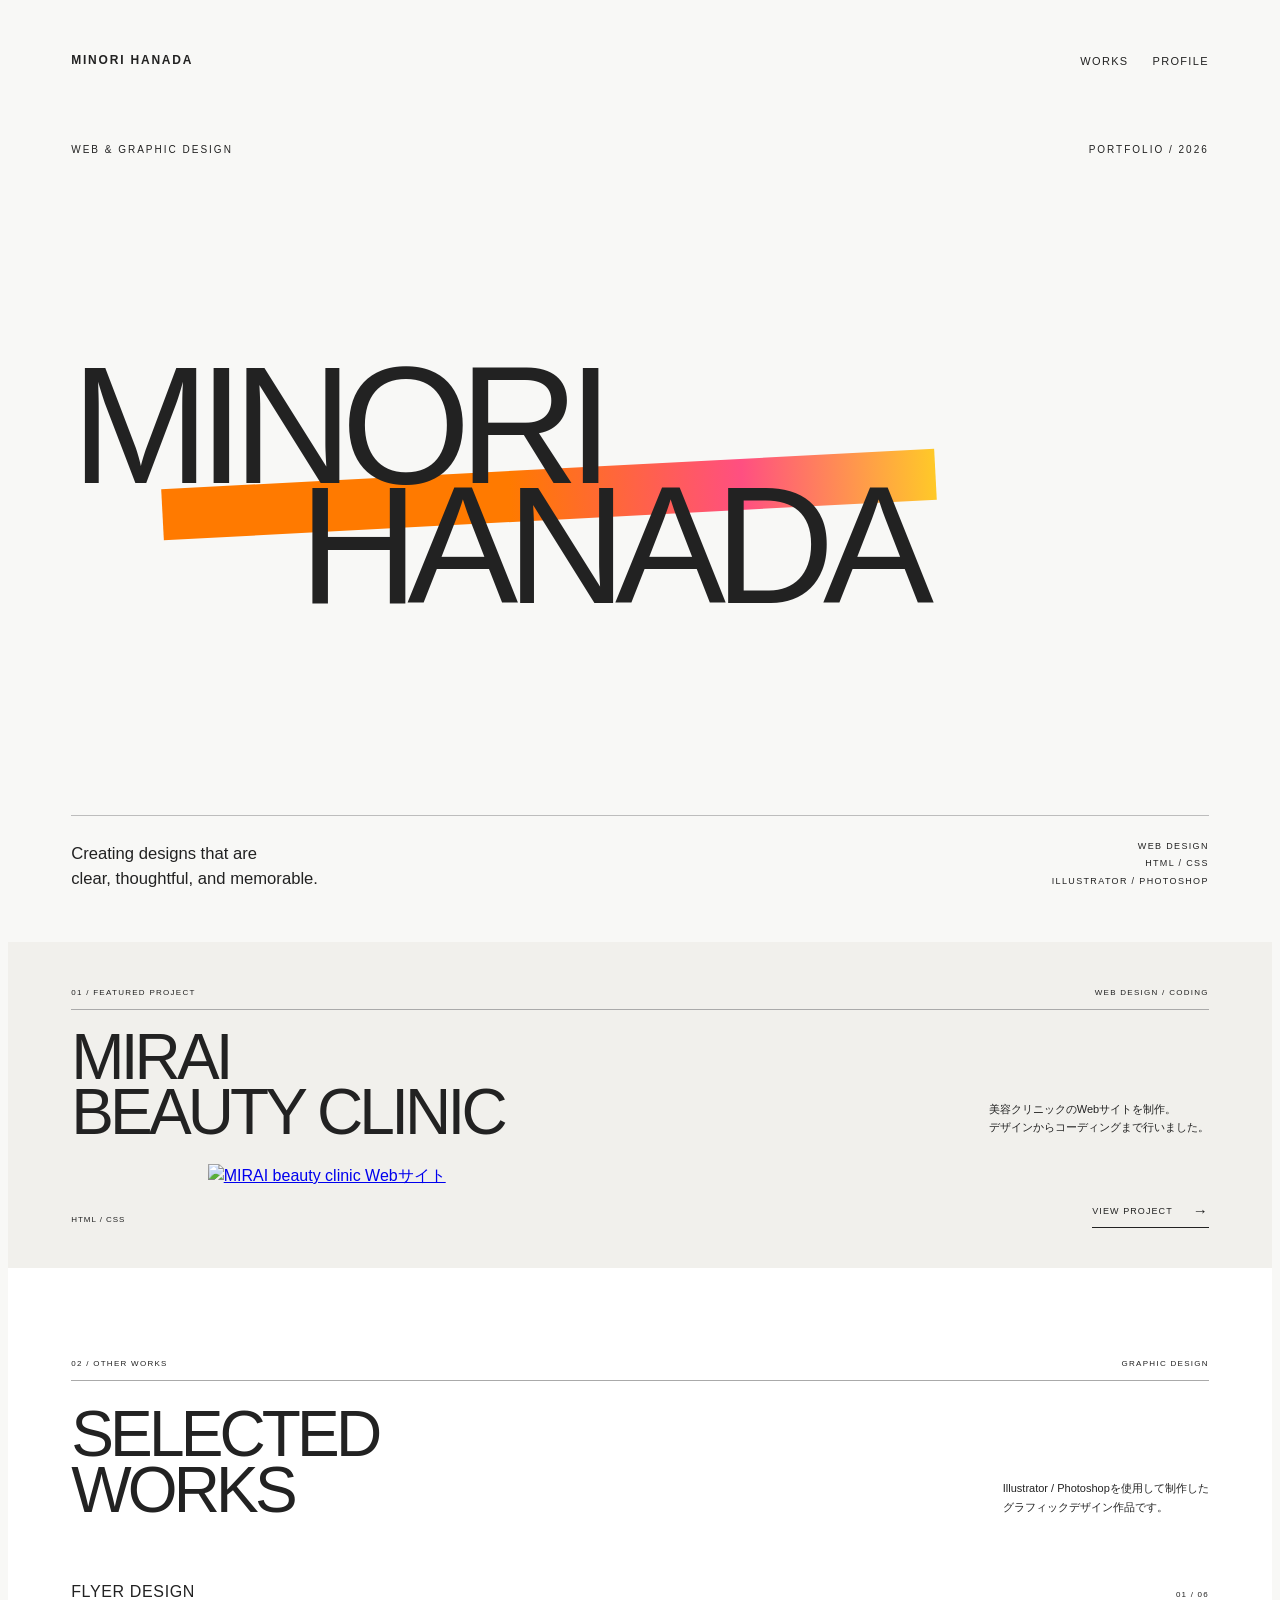
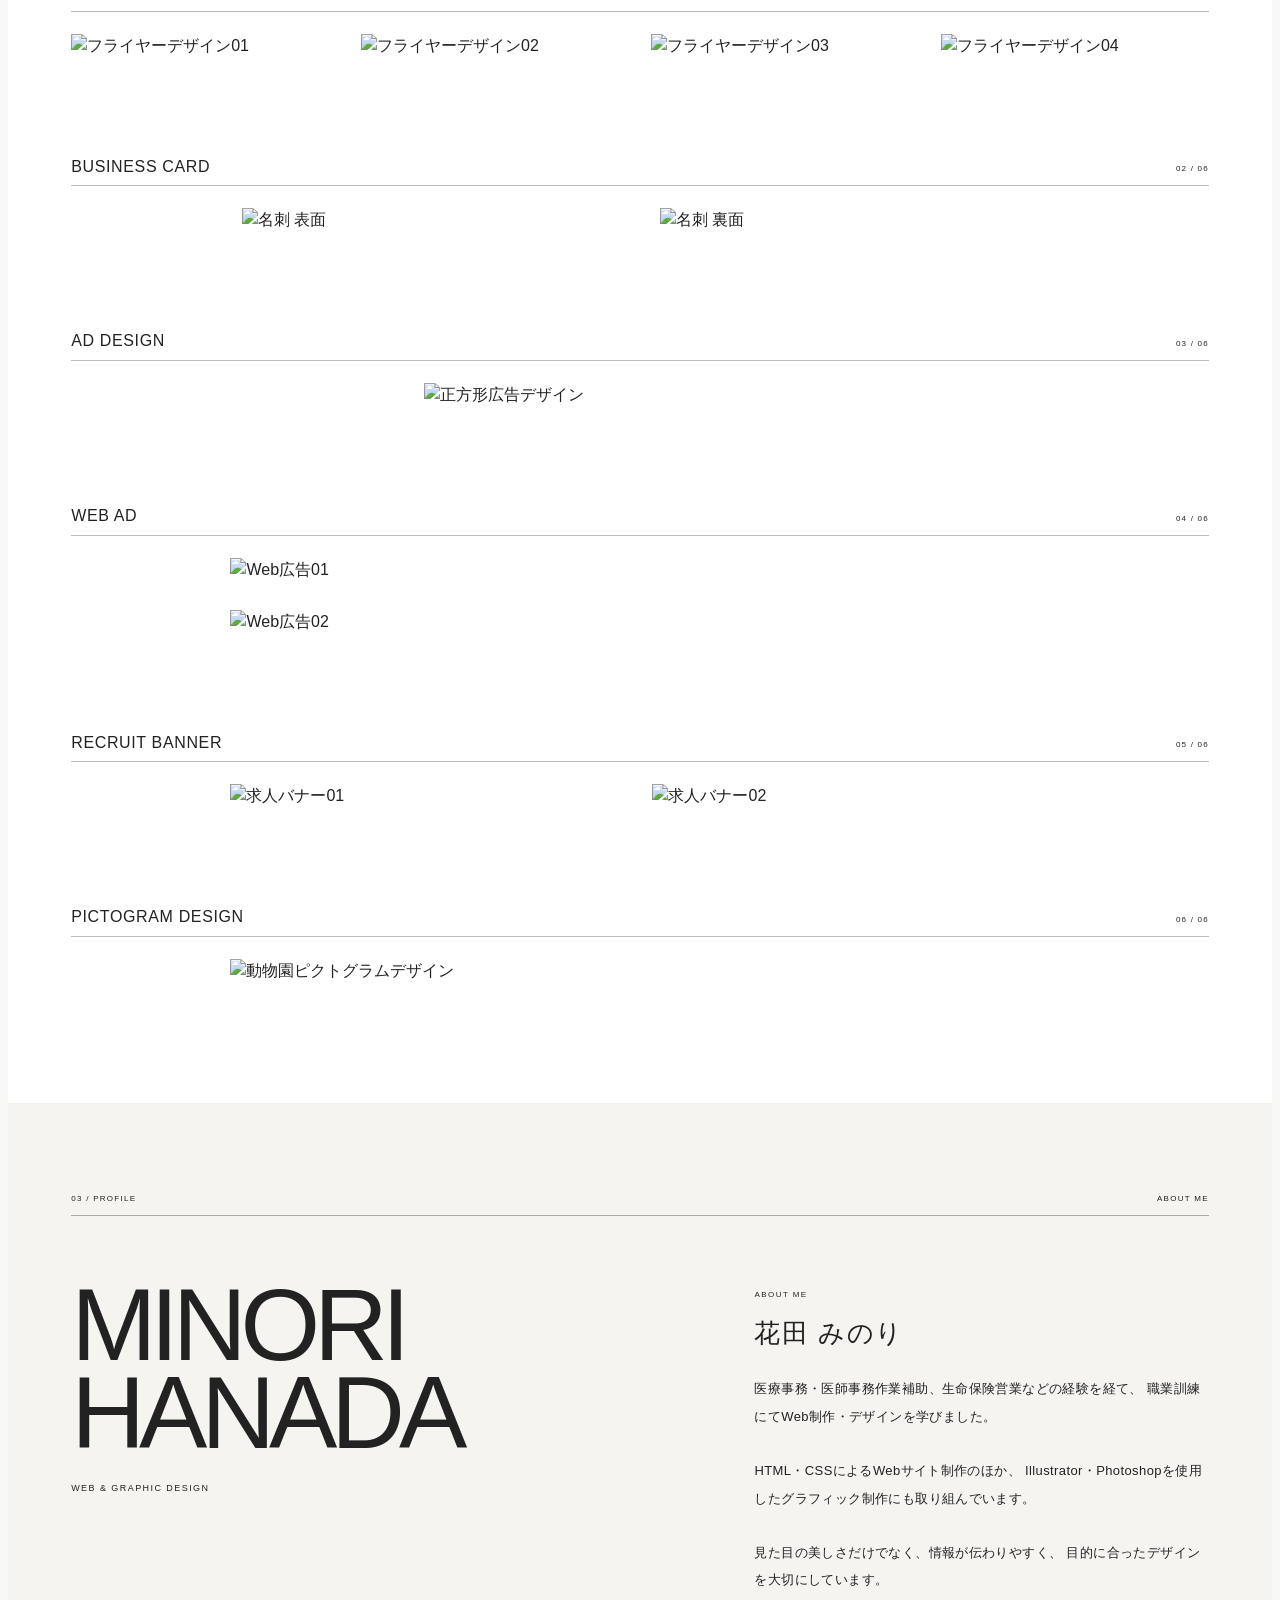
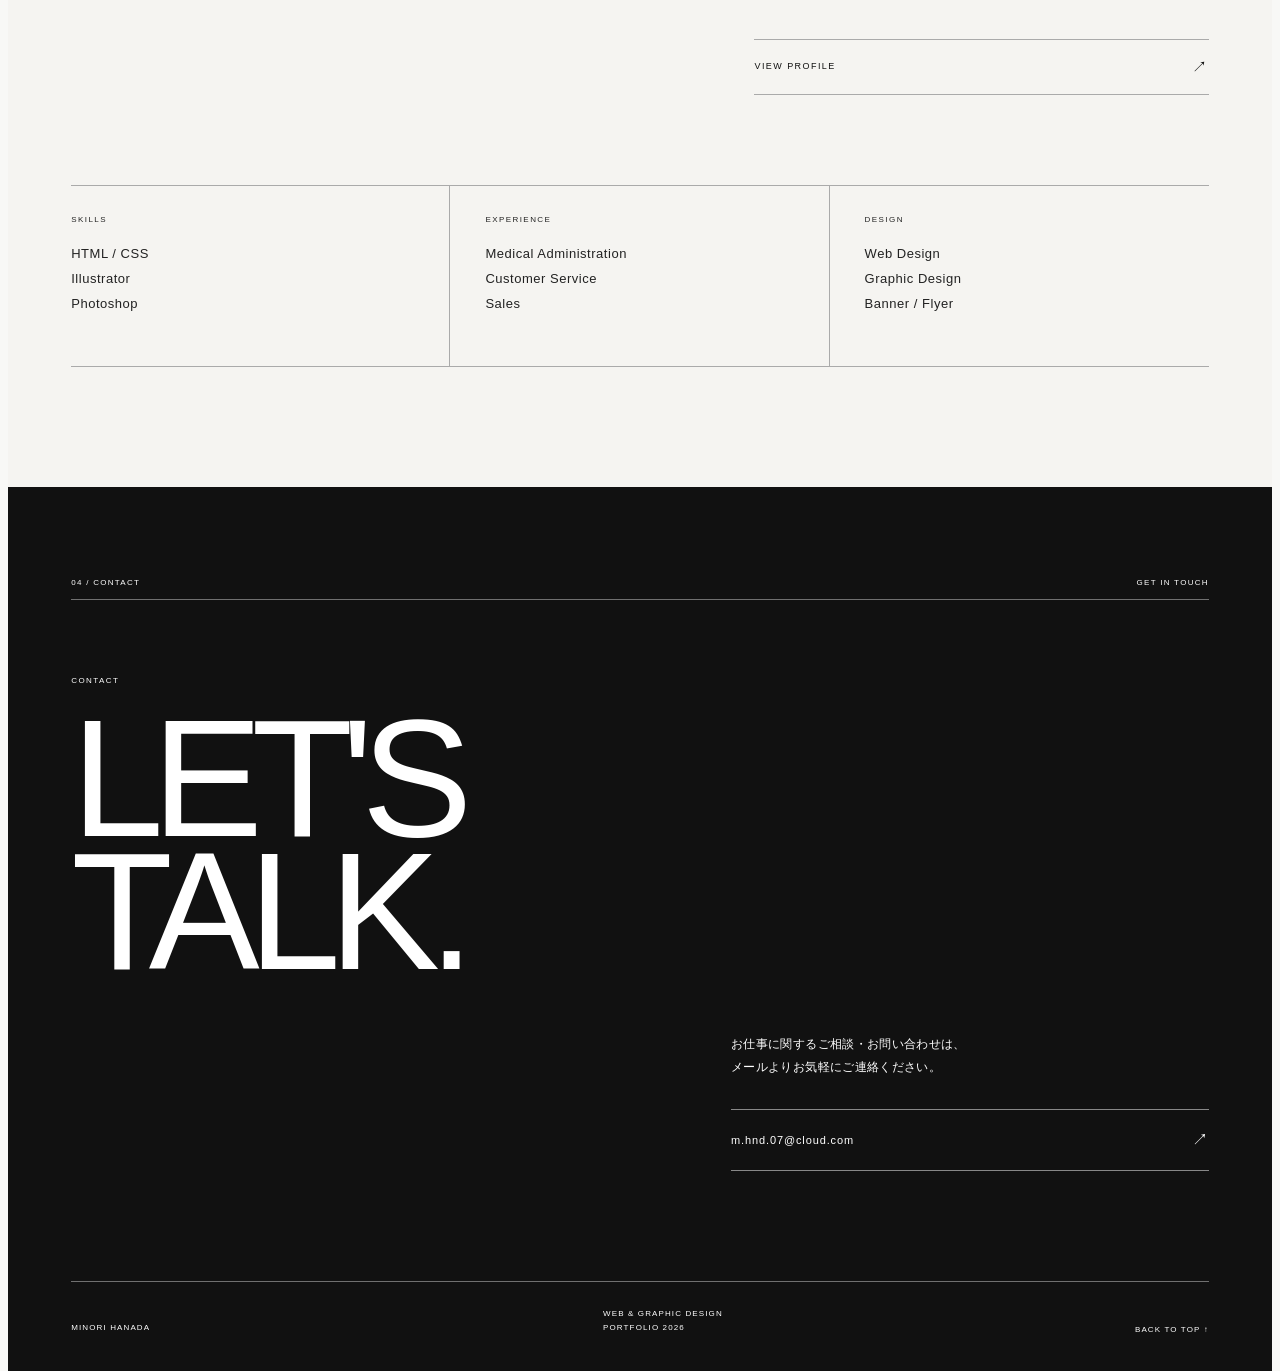
==== index.html @ da787906 "Add files via upload" ====
<!doctype html>
<html lang="ja">
    <head>
        <meta charset="UTF-8" />
        <meta name="viewport" content="width=device-width, initial-scale=1.0" />
        <title>Portfolio | Minori Hanada</title>

        <link rel="stylesheet" href="css/reset.css" />
        <link rel="stylesheet" href="css/style.css" />
    </head>

    <body id="top">
        <header class="header">
            <div class="header__inner">
                <a href="index.html" class="header__logo"> MINORI HANADA </a>

                <nav class="header__nav">
                    <ul class="header__list">
                        <li><a href="#works">WORKS</a></li>
                        <li><a href="profile.html">PROFILE</a></li>
                    </ul>
                </nav>
            </div>
        </header>

        <main>
            <section class="hero">
                <div class="hero__inner">
                    <div class="hero__top">
                        <p class="hero__label">WEB & GRAPHIC DESIGN</p>
                        <p class="hero__year">PORTFOLIO / 2026</p>
                    </div>

                    <div class="hero__name">
                        <h1 class="hero__name-first">MINORI</h1>

                        <div class="hero__accent"></div>

                        <h1 class="hero__name-last">HANADA</h1>
                    </div>

                    <div class="hero__info">
                        <p class="hero__message">
                            Creating designs that are<br />
                            clear, thoughtful, and memorable.
                        </p>

                        <div class="hero__category">
                            <p>WEB DESIGN</p>
                            <p>HTML / CSS</p>
                            <p>ILLUSTRATOR / PHOTOSHOP</p>
                        </div>
                    </div>
                </div>
            </section>
            <!-- ==============================
     FEATURED PROJECT
============================== -->

            <section class="featured" id="works">
                <div class="featured__inner">
                    <div class="featured__head">
                        <p class="featured__number">01 / FEATURED PROJECT</p>

                        <p class="featured__type">WEB DESIGN / CODING</p>
                    </div>

                    <div class="featured__title">
                        <h2>
                            MIRAI<br />
                            BEAUTY CLINIC
                        </h2>

                        <p class="featured__description">
                            美容クリニックのWebサイトを制作。<br />
                            デザインからコーディングまで行いました。
                        </p>
                    </div>

                    <a href="mirai.html" class="featured__visual">
                        <img src="images/mirai-main.webp" alt="MIRAI beauty clinic Webサイト" />
                    </a>

                    <div class="featured__bottom">
                        <div class="featured__tools">
                            <p>HTML / CSS</p>
                        </div>

                        <a href="mirai.html" class="featured__link">
                            VIEW PROJECT
                            <span>→</span>
                        </a>
                    </div>
                </div>
            </section>
            <!-- ==============================
     OTHER WORKS
============================== -->

            <section class="works" id="other-works">
                <div class="works__inner">
                    <div class="works__head">
                        <p>02 / OTHER WORKS</p>
                        <p>GRAPHIC DESIGN</p>
                    </div>

                    <div class="works__title">
                        <h2>SELECTED<br />WORKS</h2>

                        <p>
                            Illustrator / Photoshopを使用して制作した<br />
                            グラフィックデザイン作品です。
                        </p>
                    </div>

                    <!-- FLYER -->
                    <article class="works-group">
                        <div class="works-group__head">
                            <h3>FLYER DESIGN</h3>
                            <p>01 / 06</p>
                        </div>

                        <div class="works-grid works-grid--flyer">
                            <img src="images/flyer01.webp" alt="フライヤーデザイン01" />
                            <img src="images/flyer02.webp" alt="フライヤーデザイン02" />
                            <img src="images/flyer03.webp" alt="フライヤーデザイン03" />
                            <img src="images/flyer04.webp" alt="フライヤーデザイン04" />
                        </div>
                    </article>

                    <!-- BUSINESS CARD -->
                    <article class="works-group">
                        <div class="works-group__head">
                            <h3>BUSINESS CARD</h3>
                            <p>02 / 06</p>
                        </div>

                        <div class="works-grid works-grid--card">
                            <img src="images/business-card1.webp" alt="名刺 表面" />
                            <img src="images/business-card2.webp" alt="名刺 裏面" />
                        </div>
                    </article>

                    <!-- AD DESIGN -->
                    <article class="works-group">
                        <div class="works-group__head">
                            <h3>AD DESIGN</h3>
                            <p>03 / 06</p>
                        </div>

                        <div class="works-grid works-grid--square">
                            <img src="images/ad-square.webp" alt="正方形広告デザイン" />
                        </div>
                    </article>

                    <!-- WEB AD -->
                    <article class="works-group">
                        <div class="works-group__head">
                            <h3>WEB AD</h3>
                            <p>04 / 06</p>
                        </div>

                        <div class="works-grid works-grid--web">
                            <img src="images/web-ad01.webp" alt="Web広告01" />
                            <img src="images/web-ad02.webp" alt="Web広告02" />
                        </div>
                    </article>

                    <!-- RECRUIT BANNER -->
                    <article class="works-group">
                        <div class="works-group__head">
                            <h3>RECRUIT BANNER</h3>
                            <p>05 / 06</p>
                        </div>

                        <div class="works-grid works-grid--recruit">
                            <img src="images/recruit-banner01.webp" alt="求人バナー01" />
                            <img src="images/recruit-banner02.webp" alt="求人バナー02" />
                        </div>
                    </article>

                    <!-- PICTOGRAM DESIGN -->
                    <article class="works-group">
                        <div class="works-group__head">
                            <h3>PICTOGRAM DESIGN</h3>
                            <p>06 / 06</p>
                        </div>

                        <div class="works-grid works-grid--pictogram">
                            <img src="images/pictogram.webp" alt="動物園ピクトグラムデザイン" />
                        </div>
                    </article>
                </div>
            </section>
            <!-- ==============================
     PROFILE
============================== -->

            <section class="profile" id="profile">
                <div class="profile__inner">
                    <div class="profile__head">
                        <p>03 / PROFILE</p>
                        <p>ABOUT ME</p>
                    </div>

                    <div class="profile__main">
                        <div class="profile__title">
                            <h2>MINORI<br />HANADA</h2>
                            <p>WEB &amp; GRAPHIC DESIGN</p>
                        </div>

                        <div class="profile__about">
                            <p class="profile__label">ABOUT ME</p>

                            <h3>花田 みのり</h3>

                            <p class="profile__text">
                                医療事務・医師事務作業補助、生命保険営業などの経験を経て、
                                職業訓練にてWeb制作・デザインを学びました。<br /><br />

                                HTML・CSSによるWebサイト制作のほか、
                                Illustrator・Photoshopを使用したグラフィック制作にも取り組んでいます。<br /><br />

                                見た目の美しさだけでなく、情報が伝わりやすく、
                                目的に合ったデザインを大切にしています。
                            </p>

                            <a href="profile.html" class="profile__link">
                                <span>VIEW PROFILE</span>
                                <span>↗</span>
                            </a>
                        </div>
                    </div>

                    <div class="profile__info">
                        <div class="profile__info-item">
                            <p class="profile__info-label">SKILLS</p>

                            <p class="profile__info-text">
                                HTML / CSS<br />
                                Illustrator<br />
                                Photoshop
                            </p>
                        </div>

                        <div class="profile__info-item">
                            <p class="profile__info-label">EXPERIENCE</p>

                            <p class="profile__info-text">
                                Medical Administration<br />
                                Customer Service<br />
                                Sales
                            </p>
                        </div>

                        <div class="profile__info-item">
                            <p class="profile__info-label">DESIGN</p>

                            <p class="profile__info-text">
                                Web Design<br />
                                Graphic Design<br />
                                Banner / Flyer
                            </p>
                        </div>
                    </div>
                </div>
            </section>
            <!-- ==============================
     CONTACT
============================== -->

            <section class="contact" id="contact">
                <div class="contact__inner">
                    <div class="contact__head">
                        <p>04 / CONTACT</p>
                        <p>GET IN TOUCH</p>
                    </div>

                    <div class="contact__main">
                        <p class="contact__label">CONTACT</p>

                        <h2>
                            LET'S<br />
                            TALK.
                        </h2>

                        <p class="contact__text">
                            お仕事に関するご相談・お問い合わせは、<br />
                            メールよりお気軽にご連絡ください。
                        </p>

                        <a href="mailto:m.hnd.07@cloud.com" class="contact__mail">
                            <span>m.hnd.07@cloud.com</span>
                            <span>↗</span>
                        </a>
                    </div>

                    <div class="contact__footer">
                        <p>MINORI HANADA</p>

                        <p>
                            WEB &amp; GRAPHIC DESIGN<br />
                            PORTFOLIO 2026
                        </p>

                        <a href="#top">BACK TO TOP ↑</a>
                    </div>
                </div>
            </section>
        </main>

        <footer class="footer"></footer>
    </body>
</html>
---- css/style.css ----
/* ==============================
   BASE
============================== */

body {
  background: #f8f8f6;
  color: #222;
  font-family: Arial, Helvetica, sans-serif;
}


/* ==============================
   HEADER
============================== */

.header {
  width: 100%;
  padding: 24px 5%;
}

.header__inner {
  display: flex;
  justify-content: space-between;
  align-items: center;
}

.header__logo {
  color: #222;
  font-size: 12px;
  font-weight: 600;
  letter-spacing: 0.15em;
  text-decoration: none;
}

.header__list {
  display: flex;
  gap: 24px;
  list-style: none;
}

.header__list a {
  color: #222;
  font-size: 11px;
  letter-spacing: 0.12em;
  text-decoration: none;
}

/* ==============================
   HERO
============================== */

.hero {
  min-height: calc(100vh - 70px);
  padding: 30px 5% 50px;
  overflow: hidden;
}

.hero__inner {
  min-height: calc(100vh - 150px);
  display: flex;
  flex-direction: column;
  justify-content: space-between;
}


/* 上の小さい文字 */

.hero__top {
  display: flex;
  justify-content: space-between;
  align-items: center;
}

.hero__label,
.hero__year {
  margin: 0;
  font-size: 10px;
  letter-spacing: 0.2em;
}


/* 名前 */

.hero__name {
  position: relative;
  margin: 50px 0;
}

.hero__name h1 {
  margin: 0;
  font-size: clamp(70px, 13vw, 190px);
  font-weight: 500;
  line-height: 0.72;
  letter-spacing: -0.07em;
}

.hero__name-first {
  position: relative;
  z-index: 2;
}

.hero__name-last {
  position: relative;
  z-index: 2;
  margin-left: 20% !important;
}


/* カラーアクセント */

.hero__accent {
  position: absolute;
  top: 43%;
  left: 8%;
  width: 68%;
  height: clamp(25px, 4vw, 55px);

  background: linear-gradient(
    90deg,
    #ff7a00 0%,
    #ff7a00 45%,
    #ff4f81 75%,
    #ffc928 100%
  );

  transform: rotate(-3deg);
  z-index: 1;
}


/* 下 */

.hero__info {
  display: flex;
  justify-content: space-between;
  align-items: flex-end;
  padding-top: 20px;
  border-top: 1px solid #bdbdbd;
}

.hero__message {
  margin: 0;
  font-size: clamp(14px, 1.3vw, 18px);
  line-height: 1.5;
}

.hero__category {
  text-align: right;
}

.hero__category p {
  margin: 4px 0;
  font-size: 9px;
  letter-spacing: 0.15em;
}

/* ==============================
   FEATURED PROJECT
============================== */

.featured {
  padding: 60px 5%;
  background: #f1f0ec;
}

.featured__inner {
  width: 100%;
  max-width: 1400px;
  margin: 0 auto;
}


/* ==============================
   HEAD
============================== */

.featured__head {
  display: flex;
  justify-content: space-between;
  gap: 20px;

  padding-bottom: 12px;
  border-bottom: 1px solid #aaa;
}

.featured__number,
.featured__type {
  margin: 0;

  font-size: 8px;
  letter-spacing: 0.16em;
}

.featured__type {
  text-align: right;
}


/* ==============================
   TITLE
============================== */

.featured__title {
  margin: 28px 0;
}

.featured__title h2 {
  margin: 0;

  font-size: clamp(42px, 13vw, 65px);
  font-weight: 500;
  line-height: 0.88;
  letter-spacing: -0.06em;
}

.featured__description {
  margin: 20px 0 0;

  font-size: 11px;
  line-height: 1.8;
}


/* ==============================
   MAIN IMAGE
============================== */

.featured__visual {
  display: block;

  width: 100%;
  margin: 0 auto;

  overflow: hidden;
}

.featured__visual img {
  display: block;

  width: 100%;
  height: auto;

  object-fit: cover;
  object-position: top;
}


/* ==============================
   BOTTOM
============================== */

.featured__bottom {
  display: flex;
  justify-content: space-between;
  align-items: flex-end;
  gap: 20px;

  margin-top: 14px;
}

.featured__tools p {
  margin: 2px 0;

  font-size: 8px;
  letter-spacing: 0.12em;
}

.featured__link {
  display: flex;
  align-items: center;
  gap: 15px;

  padding-bottom: 4px;
  border-bottom: 1px solid #222;

  color: #222;
  font-size: 9px;
  letter-spacing: 0.12em;
  text-decoration: none;

  white-space: nowrap;
}

.featured__link span {
  font-size: 15px;
}


/* ==============================
   TABLET 768px〜
============================== */

@media screen and (min-width: 768px) {

  .featured {
    padding: 65px 5%;
  }

  .featured__title {
    display: flex;
    justify-content: space-between;
    align-items: flex-end;
    gap: 40px;

    margin: 30px 0;
  }

  .featured__title h2 {
    font-size: clamp(55px, 7vw, 80px);
  }

  .featured__description {
    margin: 0;

    font-size: 11px;
  }

  .featured__visual {
    width: 90%;
  }

}


/* ==============================
   PC 1024px〜
============================== */

@media screen and (min-width: 1024px) {

  .featured {
    padding: 45px 5% 40px;
  }

  .featured__head {
    padding-bottom: 10px;
  }

  .featured__number,
  .featured__type {
    font-size: 8px;
  }


  /* タイトル＋説明をコンパクトに */

  .featured__title {
    display: flex;
    justify-content: space-between;
    align-items: flex-end;

    margin: 20px 0 24px;
  }

  .featured__title h2 {
    font-size: clamp(50px, 5vw, 72px);
    line-height: 0.86;
  }

  .featured__description {
    margin: 0 0 3px;

    font-size: 11px;
    line-height: 1.7;
  }


  /* 画像 */

  .featured__visual {
    width: 76%;
    margin: 0 auto;
  }

  .featured__visual img {
    width: 100%;

    max-height: 460px;

    object-fit: cover;
    object-position: top;

    transition: transform 0.5s ease;
  }

  .featured__visual:hover img {
    transform: scale(1.01);
  }


  /* 下 */

  .featured__bottom {
    margin-top: 12px;
  }

  .featured__tools p {
    font-size: 8px;
  }

  .featured__link {
    gap: 20px;

    font-size: 9px;
  }

}
/* ==============================
   OTHER WORKS
============================== */

.works {
  padding: 70px 5%;
  background: #fff;
}

.works__inner {
  width: 100%;
  max-width: 1400px;
  margin: 0 auto;
}


/* ==============================
   HEAD
============================== */

.works__head {
  display: flex;
  justify-content: space-between;
  gap: 20px;

  padding-bottom: 12px;
  border-bottom: 1px solid #aaa;
}

.works__head p {
  margin: 0;

  font-size: 8px;
  letter-spacing: 0.16em;
}


/* ==============================
   TITLE
============================== */

.works__title {
  margin: 35px 0 60px;
}

.works__title h2 {
  margin: 0;

  font-size: clamp(45px, 13vw, 65px);
  font-weight: 500;
  line-height: 0.88;
  letter-spacing: -0.06em;
}

.works__title p {
  margin: 22px 0 0;

  font-size: 11px;
  line-height: 1.8;
}


/* ==============================
   WORK GROUP
============================== */

.works-group {
  margin-bottom: 80px;
}

.works-group:last-child {
  margin-bottom: 0;
}

.works-group__head {
  display: flex;
  justify-content: space-between;
  align-items: flex-end;

  margin-bottom: 18px;
  padding-bottom: 10px;

  border-bottom: 1px solid #bbb;
}

.works-group__head h3 {
  margin: 0;

  font-size: 15px;
  font-weight: 500;
  letter-spacing: 0.04em;
}

.works-group__head p {
  margin: 0;

  font-size: 8px;
  letter-spacing: 0.15em;
}


/* ==============================
   COMMON GRID
============================== */

.works-grid {
  display: grid;
  gap: 16px;
}

.works-grid img {
  display: block;

  width: 100%;
  height: auto;
}


/* ==============================
   FLYER
============================== */

.works-grid--flyer {
  grid-template-columns: repeat(2, 1fr);
}


/* ==============================
   BUSINESS CARD
============================== */

.works-grid--card {
  grid-template-columns: 1fr;
}


/* ==============================
   AD DESIGN
============================== */

.works-grid--square {
  width: 100%;
}


/* ==============================
   WEB AD
============================== */

.works-grid--web {
  grid-template-columns: 1fr;
}


/* ==============================
   RECRUIT BANNER
============================== */

.works-grid--recruit {
  grid-template-columns: 1fr;
}


/* ==============================
   PICTOGRAM
============================== */

.works-grid--pictogram {
  width: 100%;
  margin: 0 auto;
}

.works-grid--pictogram img {
  display: block;
  width: 100%;
  height: auto;
}


/* ==============================
   TABLET 768px〜
============================== */

@media screen and (min-width: 768px) {
  .works {
    padding: 80px 5%;
  }

  /* TITLE */
  .works__title {
    display: flex;
    justify-content: space-between;
    align-items: flex-end;
    gap: 40px;

    margin: 40px 0 70px;
  }

  .works__title h2 {
    font-size: clamp(55px, 7vw, 80px);
  }

  .works__title p {
    margin: 0;
  }

  /* FLYER */
  .works-grid--flyer {
    grid-template-columns: repeat(4, 1fr);
  }

  /* BUSINESS CARD */
  .works-grid--card {
    grid-template-columns: repeat(2, 1fr);
  }

  /* AD DESIGN */
  .works-grid--square {
    width: 55%;
    margin: 0 auto;
  }

  /* WEB AD */
  .works-grid--web {
    grid-template-columns: 1fr;

    width: 85%;
    margin: 0 auto;
  }

  /* RECRUIT BANNER */
  .works-grid--recruit {
    grid-template-columns: repeat(2, 1fr);

    width: 85%;
    margin: 0 auto;
  }

  /* PICTOGRAM */
  .works-grid--pictogram {
    width: 85%;
    margin: 0 auto;
  }

}


/* ==============================
   PC 1024px〜
============================== */
@media screen and (min-width: 1024px) {
  .works {
    padding: 90px 5% 120px;
  }

  /* HEAD */
  .works__head {
    padding-bottom: 10px;
  }

  /* TITLE */
  .works__title {
    margin: 25px 0 65px;
  }

  .works__title h2 {
    font-size: clamp(50px, 5vw, 72px);
  }

  /* WORK GROUP */

  .works-group {
    margin-bottom: 100px;
  }

  .works-group__head {
    margin-bottom: 22px;
  }

  .works-group__head h3 {
    font-size: 16px;
  }

  /* FLYER */
  .works-grid--flyer {
    grid-template-columns: repeat(4, 1fr);
    gap: 22px;
  }


  /* BUSINESS CARD */
  .works-grid--card {
    grid-template-columns: repeat(2, 1fr);

    width: 70%;
    margin: 0 auto;
    gap: 40px;
  }

  .works-grid--card img {
    width: 100%;
  }

  /* AD DESIGN */
  .works-grid--square {
    width: 38%;
    margin: 0 auto;
  }


  /* WEB AD */
  .works-grid--web {
    grid-template-columns: 1fr;

    width: 72%;
    margin: 0 auto;
    gap: 28px;
  }

  /* RECRUIT BANNER */
  .works-grid--recruit {
    grid-template-columns: repeat(2, 1fr);

    width: 72%;
    margin: 0 auto;
    gap: 25px;
  }

  /* PICTOGRAM */
  .works-grid--pictogram {
    width: 72%;
    margin: 0 auto;
  }

  /* HOVER */
  .works-grid img {
    transition: transform 0.4s ease;
  }

  .works-grid img:hover {
    transform: translateY(-4px);
  }

}
/* ==============================
   PROFILE
============================== */

.profile {
  padding: 70px 5%;
  background: #f5f4f1;
}

.profile__inner {
  width: 100%;
  max-width: 1400px;
  margin: 0 auto;
}


/* ==============================
   HEAD
============================== */

.profile__head {
  display: flex;
  justify-content: space-between;
  gap: 20px;

  padding-bottom: 12px;
  border-bottom: 1px solid #aaa;
}

.profile__head p {
  margin: 0;

  font-size: 8px;
  letter-spacing: 0.16em;
}


/* ==============================
   MAIN
============================== */

.profile__main {
  margin-top: 40px;
}


/* ==============================
   TITLE
============================== */

.profile__title h2 {
  margin: 0;

  font-size: clamp(52px, 15vw, 76px);
  font-weight: 500;
  line-height: 0.86;
  letter-spacing: -0.06em;
}

.profile__title > p {
  margin: 20px 0 0;

  font-size: 9px;
  letter-spacing: 0.16em;
}


/* ==============================
   ABOUT
============================== */

.profile__about {
  margin-top: 55px;
}

.profile__label {
  margin: 0 0 18px;

  font-size: 8px;
  letter-spacing: 0.18em;
}

.profile__about h3 {
  margin: 0 0 24px;

  font-size: 22px;
  font-weight: 500;
  letter-spacing: 0.06em;
}

.profile__text {
  max-width: 520px;
  margin: 0;

  font-size: 12px;
  line-height: 2;
  letter-spacing: 0.03em;
}


/* ==============================
   INFO
============================== */

.profile__info {
  display: grid;
  grid-template-columns: 1fr;

  gap: 35px;

  margin-top: 65px;
  padding-top: 25px;

  border-top: 1px solid #aaa;
}

.profile__info-item {
  padding-bottom: 25px;
  border-bottom: 1px solid #ccc;
}

.profile__info-label {
  margin: 0 0 16px;

  font-size: 8px;
  letter-spacing: 0.18em;
}

.profile__info-text {
  margin: 0;

  font-size: 12px;
  line-height: 1.9;
  letter-spacing: 0.04em;
}
/* ==============================
   PROFILE LINK
============================== */

.profile__link {
  display: flex;
  justify-content: space-between;
  align-items: center;

  width: 100%;
  margin-top: 35px;
  padding: 14px 0;

  border-top: 1px solid #aaa;
  border-bottom: 1px solid #aaa;

  color: #111;
  text-decoration: none;

  font-size: 9px;
  letter-spacing: 0.16em;

  transition: opacity 0.3s ease;
}

.profile__link span:last-child {
  font-size: 15px;
}


/* ==============================
   TABLET 768px〜
============================== */

@media screen and (min-width: 768px) {

  .profile {
    padding: 80px 5%;
  }


  /* MAIN */

  .profile__main {
    display: grid;
    grid-template-columns: 1fr 1fr;

    gap: 70px;

    margin-top: 55px;
  }


  /* TITLE */

  .profile__title h2 {
    font-size: clamp(65px, 9vw, 90px);
  }


  /* ABOUT */

  .profile__about {
    margin-top: 0;
    padding-top: 5px;
  }

  .profile__about h3 {
    font-size: 24px;
  }

  .profile__text {
    font-size: 12px;
  }


  /* INFO */

  .profile__info {
    grid-template-columns: repeat(3, 1fr);

    gap: 0;

    margin-top: 75px;
    padding-top: 0;

    border-top: 1px solid #aaa;
    border-bottom: 1px solid #aaa;
  }

  .profile__info-item {
    min-height: 170px;
    padding: 25px;

    border-bottom: 0;
    border-right: 1px solid #aaa;
  }

  .profile__info-item:first-child {
    padding-left: 0;
  }

  .profile__info-item:last-child {
    padding-right: 0;
    border-right: 0;
  }
  .profile__link {
    margin-top: 40px;
  }

}


/* ==============================
   PC 1024px〜
============================== */

@media screen and (min-width: 1024px) {

  .profile {
    padding: 90px 5% 120px;
  }


  /* HEAD */

  .profile__head {
    padding-bottom: 10px;
  }


  /* MAIN */

  .profile__main {
    grid-template-columns: 1.1fr 0.9fr;

    gap: clamp(80px, 10vw, 160px);

    margin-top: 65px;
  }


  /* TITLE */

  .profile__title h2 {
    font-size: clamp(80px, 8vw, 120px);
  }

  .profile__title > p {
    margin-top: 25px;

    font-size: 9px;
  }


  /* ABOUT */

  .profile__about {
    max-width: 520px;
    padding-top: 8px;
  }

  .profile__about h3 {
    margin-bottom: 28px;

    font-size: 26px;
  }

  .profile__text {
    font-size: 13px;
    line-height: 2.1;
  }


  /* INFO */

  .profile__info {
    margin-top: 90px;
  }

  .profile__info-item {
    min-height: 180px;
    padding: 28px 35px;
  }

  .profile__info-item:first-child {
    padding-left: 0;
  }

  .profile__info-item:last-child {
    padding-right: 0;
  }

  .profile__info-text {
    font-size: 13px;
  }
  .profile__link {
    margin-top: 45px;
    padding: 16px 0;
  }

  .profile__link:hover {
    opacity: 0.5;
  }

}

/* ==============================
   CONTACT
============================== */

.contact {
  padding: 70px 5% 30px;
  background: #111;
  color: #fff;
}

.contact__inner {
  width: 100%;
  max-width: 1400px;
  margin: 0 auto;
}


/* ==============================
   HEAD
============================== */

.contact__head {
  display: flex;
  justify-content: space-between;
  gap: 20px;

  padding-bottom: 12px;

  border-bottom: 1px solid rgba(255, 255, 255, 0.4);
}

.contact__head p {
  margin: 0;

  font-size: 8px;
  letter-spacing: 0.16em;
}


/* ==============================
   MAIN
============================== */

.contact__main {
  padding: 60px 0 80px;
}

.contact__label {
  margin: 0 0 25px;

  font-size: 8px;
  letter-spacing: 0.18em;
}

.contact__main h2 {
  margin: 0;

  font-size: clamp(70px, 20vw, 110px);
  font-weight: 500;
  line-height: 0.8;
  letter-spacing: -0.07em;
}

.contact__text {
  margin: 45px 0 0;

  font-size: 11px;
  line-height: 1.9;
  letter-spacing: 0.03em;
}


/* ==============================
   MAIL
============================== */

.contact__mail {
  display: flex;
  justify-content: space-between;
  align-items: center;

  width: 100%;
  margin-top: 35px;
  padding: 16px 0;

  border-top: 1px solid rgba(255, 255, 255, 0.5);
  border-bottom: 1px solid rgba(255, 255, 255, 0.5);

  color: #fff;
  text-decoration: none;

  font-size: 10px;
  letter-spacing: 0.08em;
}

.contact__mail span:last-child {
  font-size: 16px;
}


/* ==============================
   FOOTER
============================== */

.contact__footer {
  display: grid;
  gap: 25px;

  padding-top: 25px;

  border-top: 1px solid rgba(255, 255, 255, 0.4);
}

.contact__footer p {
  margin: 0;

  font-size: 8px;
  line-height: 1.8;
  letter-spacing: 0.14em;
}

.contact__footer a {
  color: #fff;
  text-decoration: none;

  font-size: 8px;
  letter-spacing: 0.14em;
}


/* ==============================
   TABLET 768px〜
============================== */

@media screen and (min-width: 768px) {

  .contact {
    padding: 80px 5% 35px;
  }

  .contact__main {
    padding: 75px 0 95px;
  }

  .contact__main h2 {
    font-size: clamp(100px, 15vw, 150px);
  }

  .contact__text {
    width: 50%;
    margin-left: auto;
  }

  .contact__mail {
    width: 50%;
    margin-left: auto;
  }

  .contact__footer {
    grid-template-columns: 1fr 1fr auto;
    align-items: end;

    gap: 40px;
  }

}


/* ==============================
   PC 1024px〜
============================== */

@media screen and (min-width: 1024px) {

  .contact {
    padding: 90px 5% 35px;
  }

  .contact__head {
    padding-bottom: 10px;
  }

  .contact__main {
    padding: 75px 0 110px;
  }

  .contact__main h2 {
    font-size: clamp(130px, 13vw, 190px);
  }

  .contact__text {
    width: 42%;
    margin-top: 55px;

    font-size: 12px;
  }

  .contact__mail {
    width: 42%;
    margin-top: 30px;
    padding: 18px 0;

    font-size: 11px;

    transition: opacity 0.3s ease;
  }

  .contact__mail:hover {
    opacity: 0.5;
  }

  .contact__footer a {
    transition: opacity 0.3s ease;
  }

  .contact__footer a:hover {
    opacity: 0.5;
  }

}
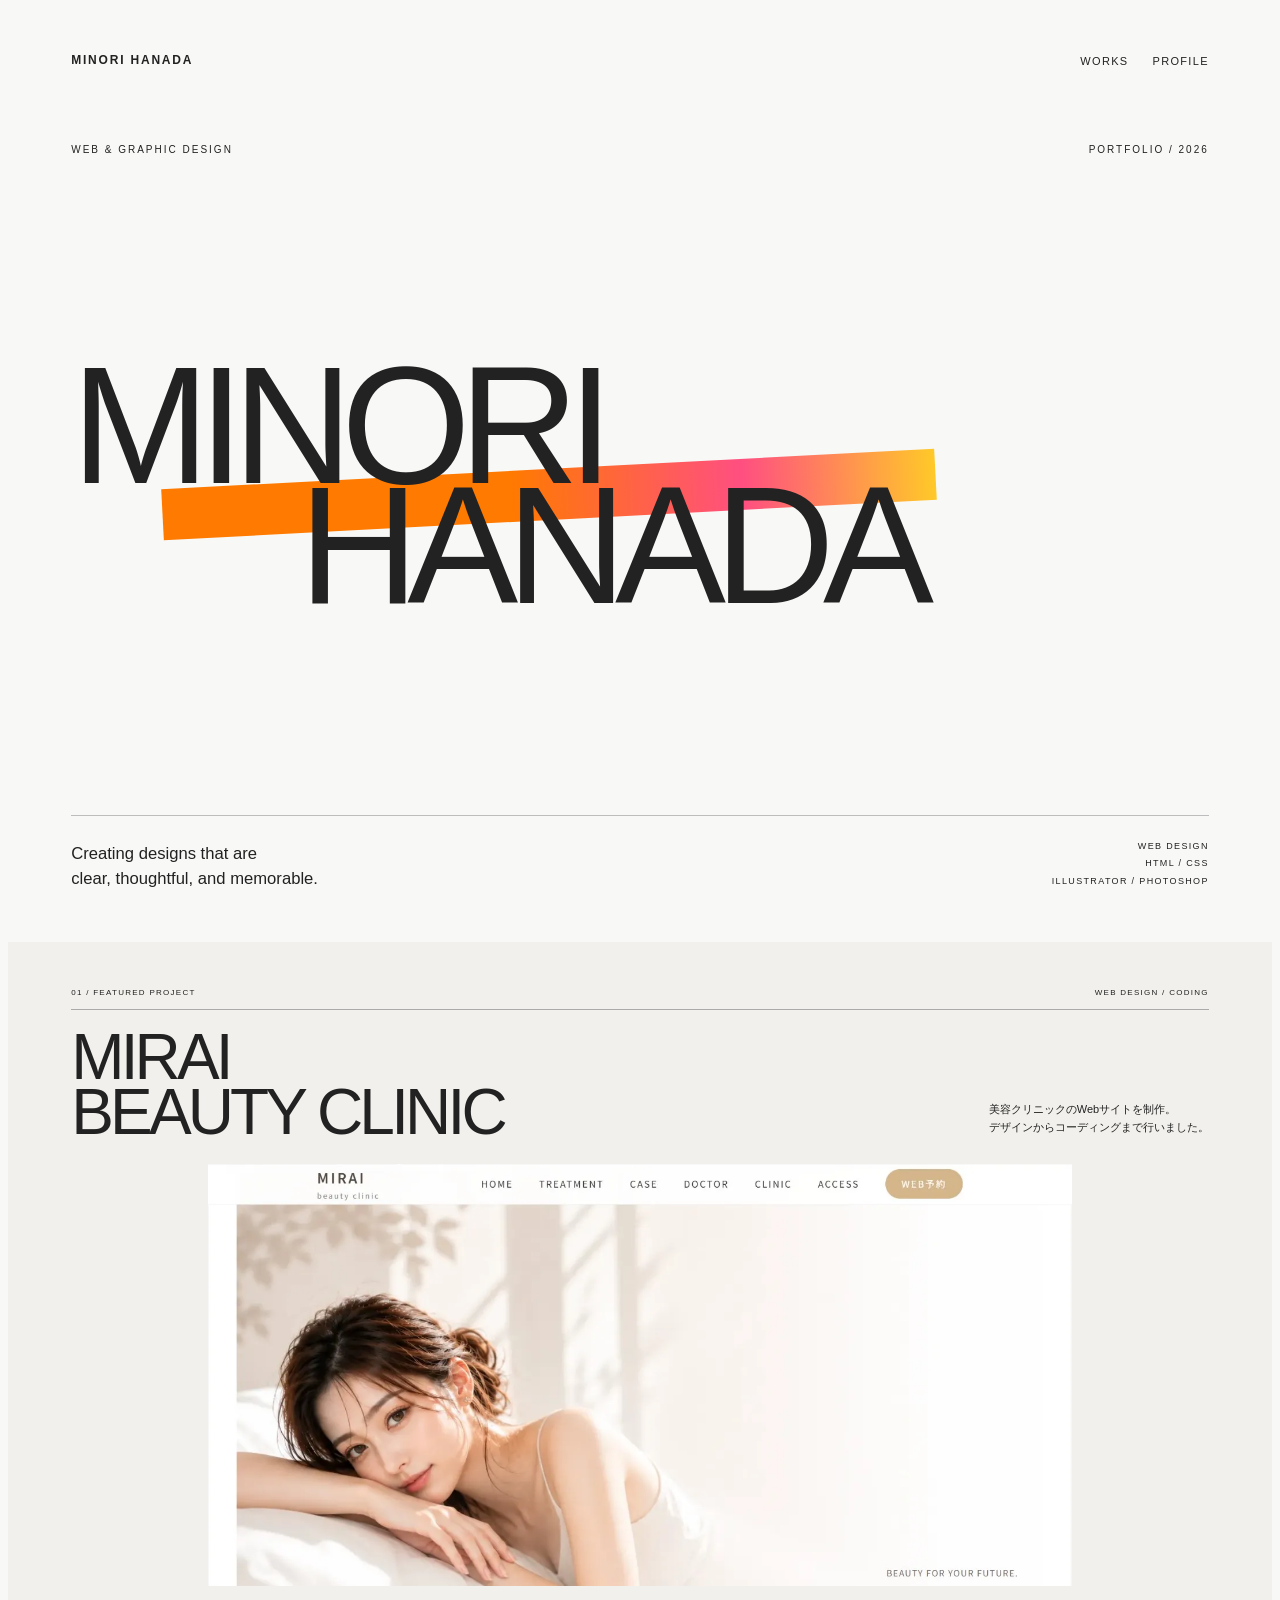
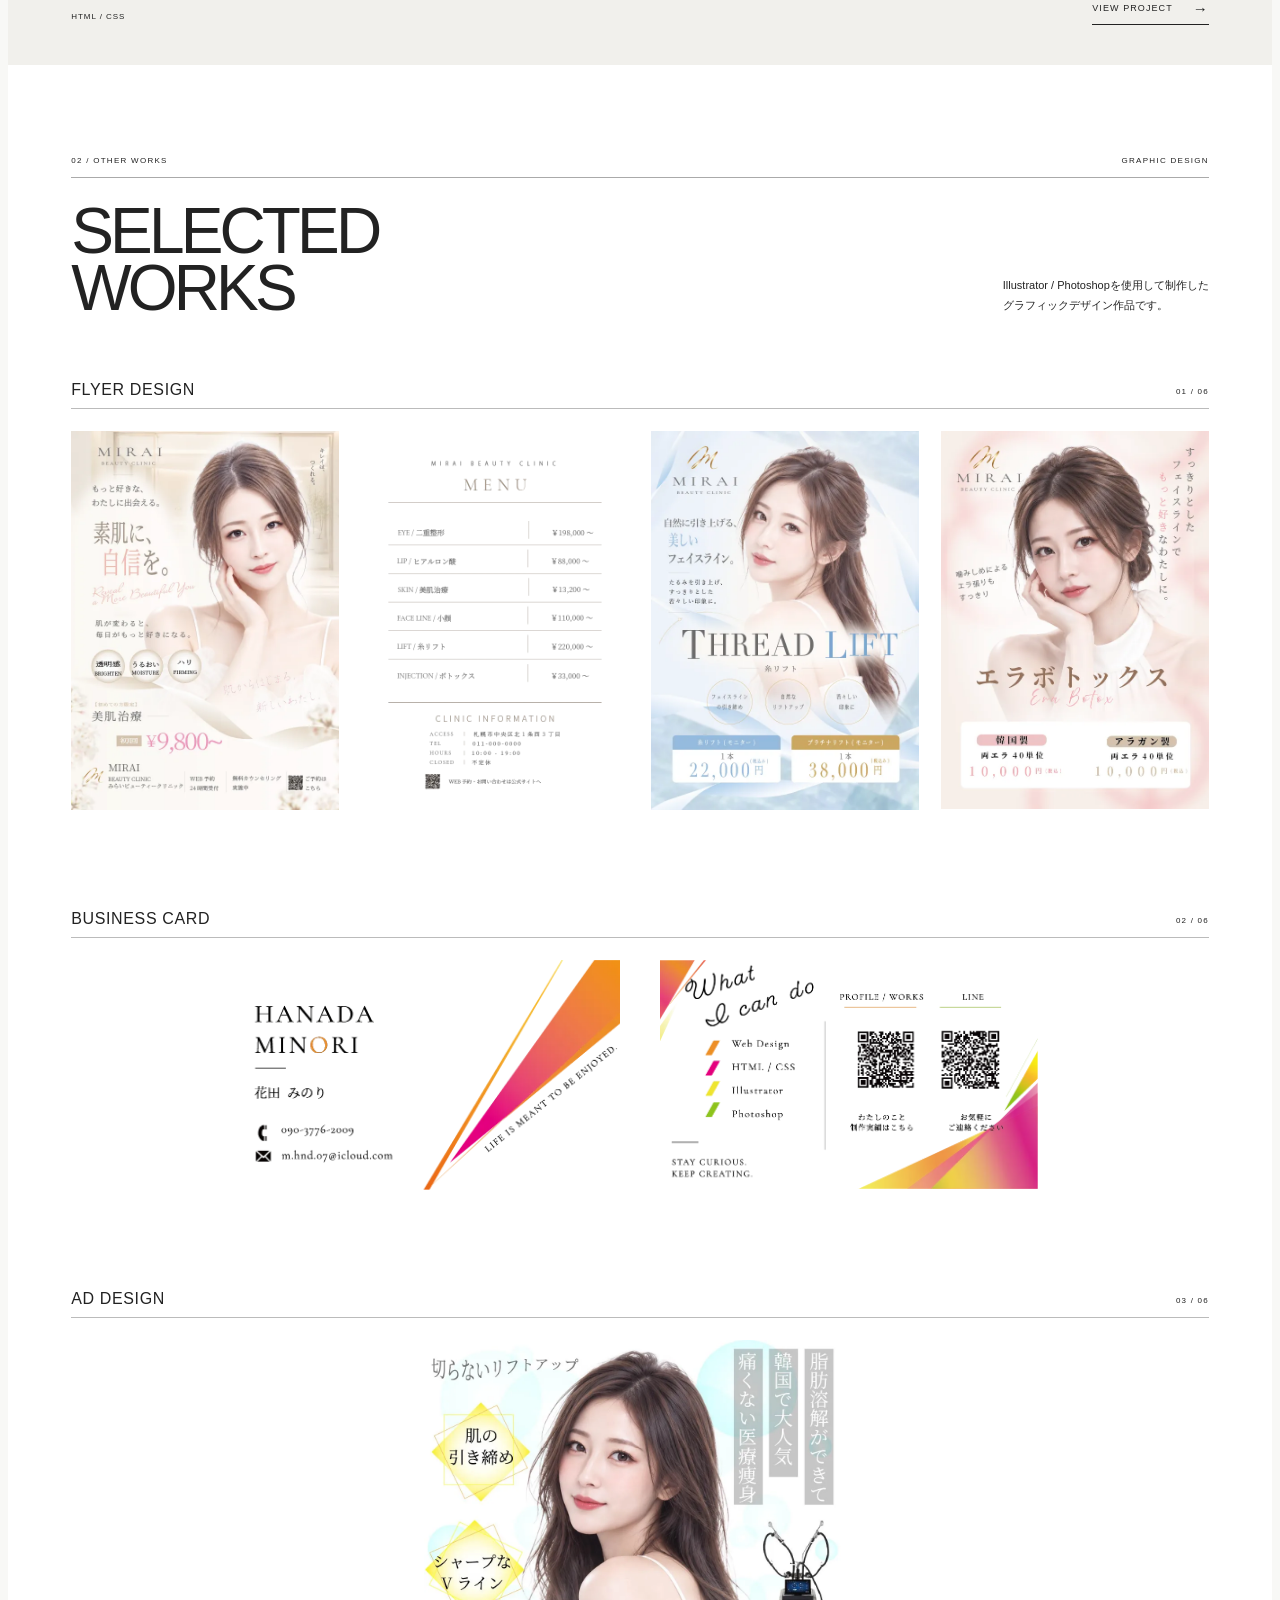
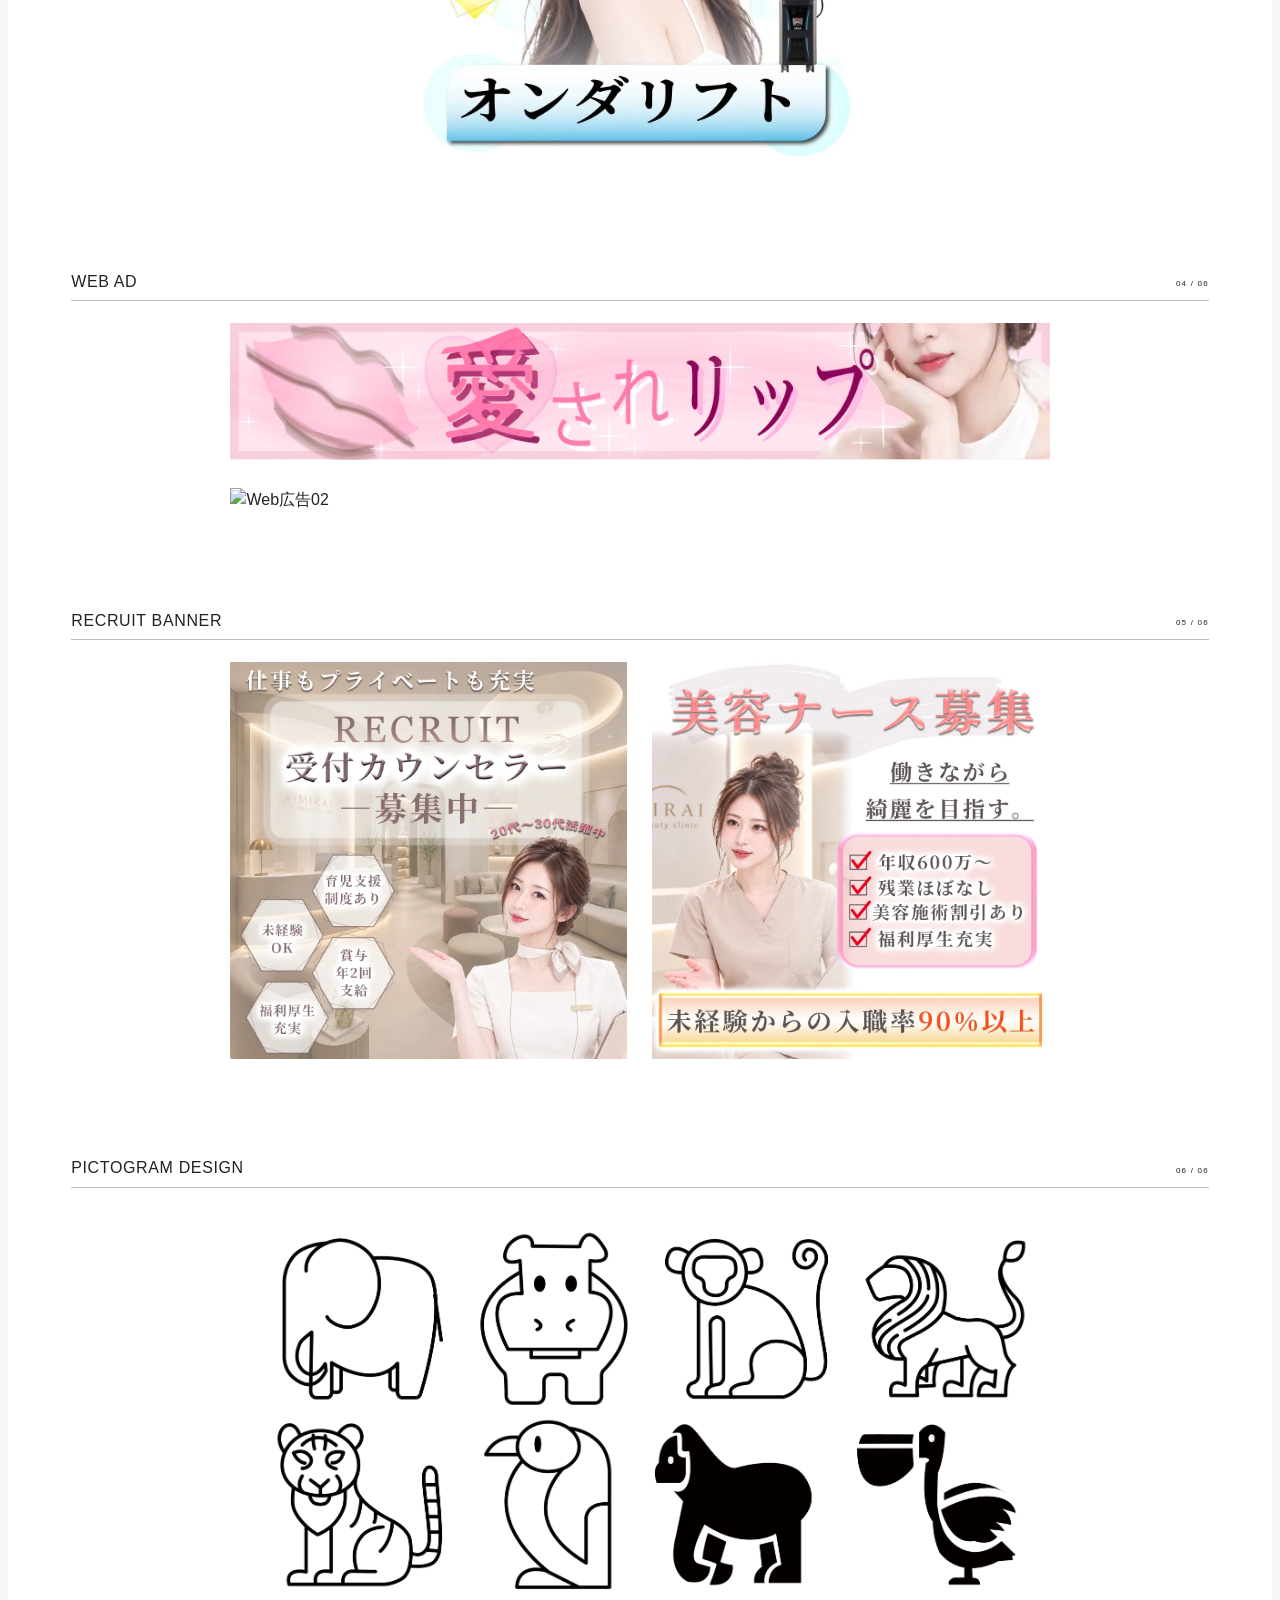
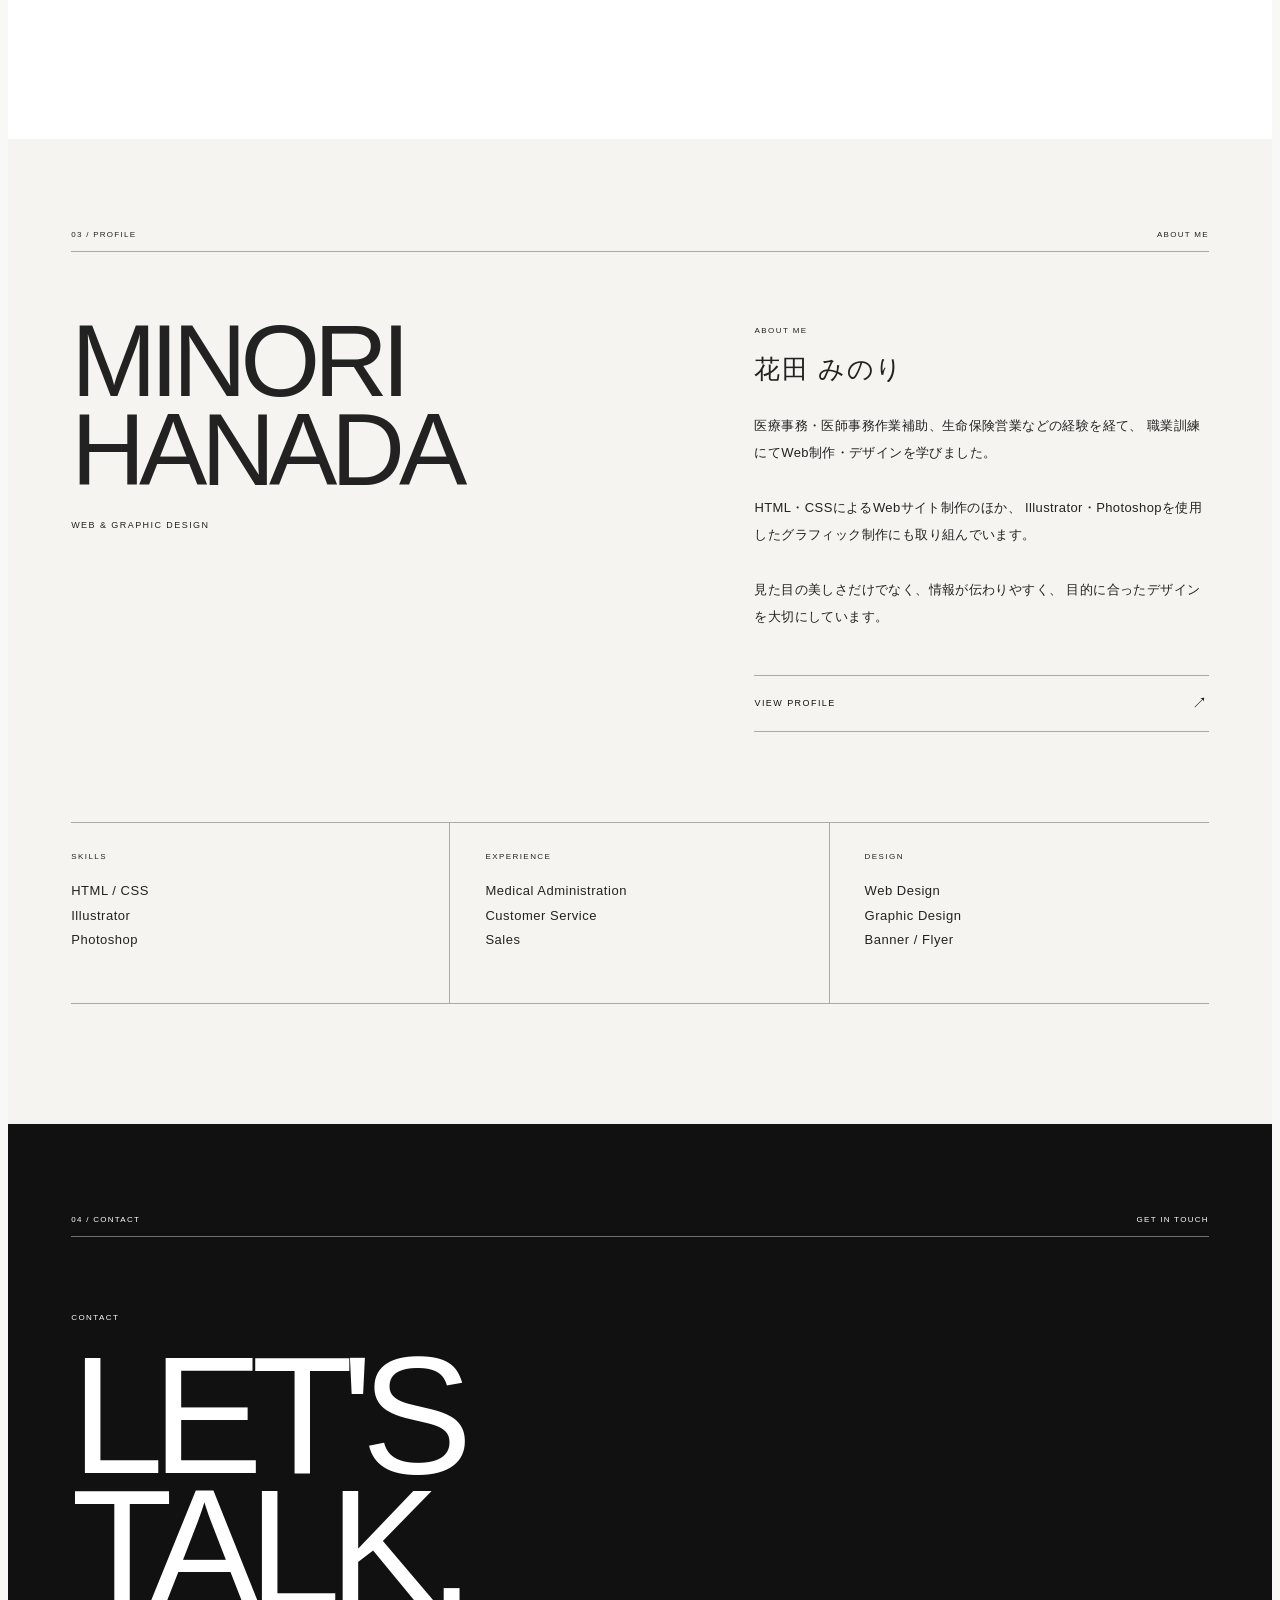
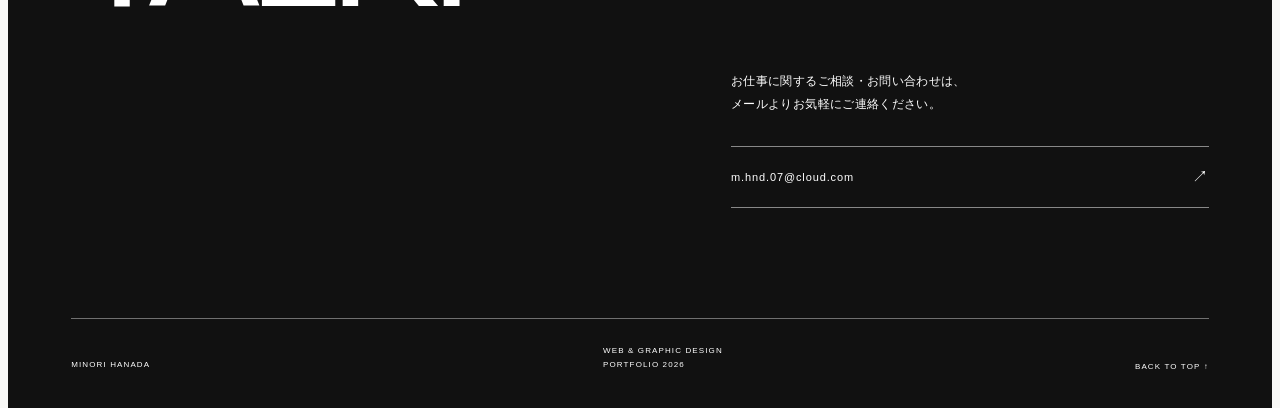
==== commit 0060aa99: "Update portfolio images and favicons" ====
--- a/index.html
+++ b/index.html
@@ -7,6 +7,7 @@
 
         <link rel="stylesheet" href="css/reset.css" />
         <link rel="stylesheet" href="css/style.css" />
+        <link rel="icon" type="image/png" href="./images/favicon-02.png" sizes="32x32" />
     </head>
 
     <body id="top">
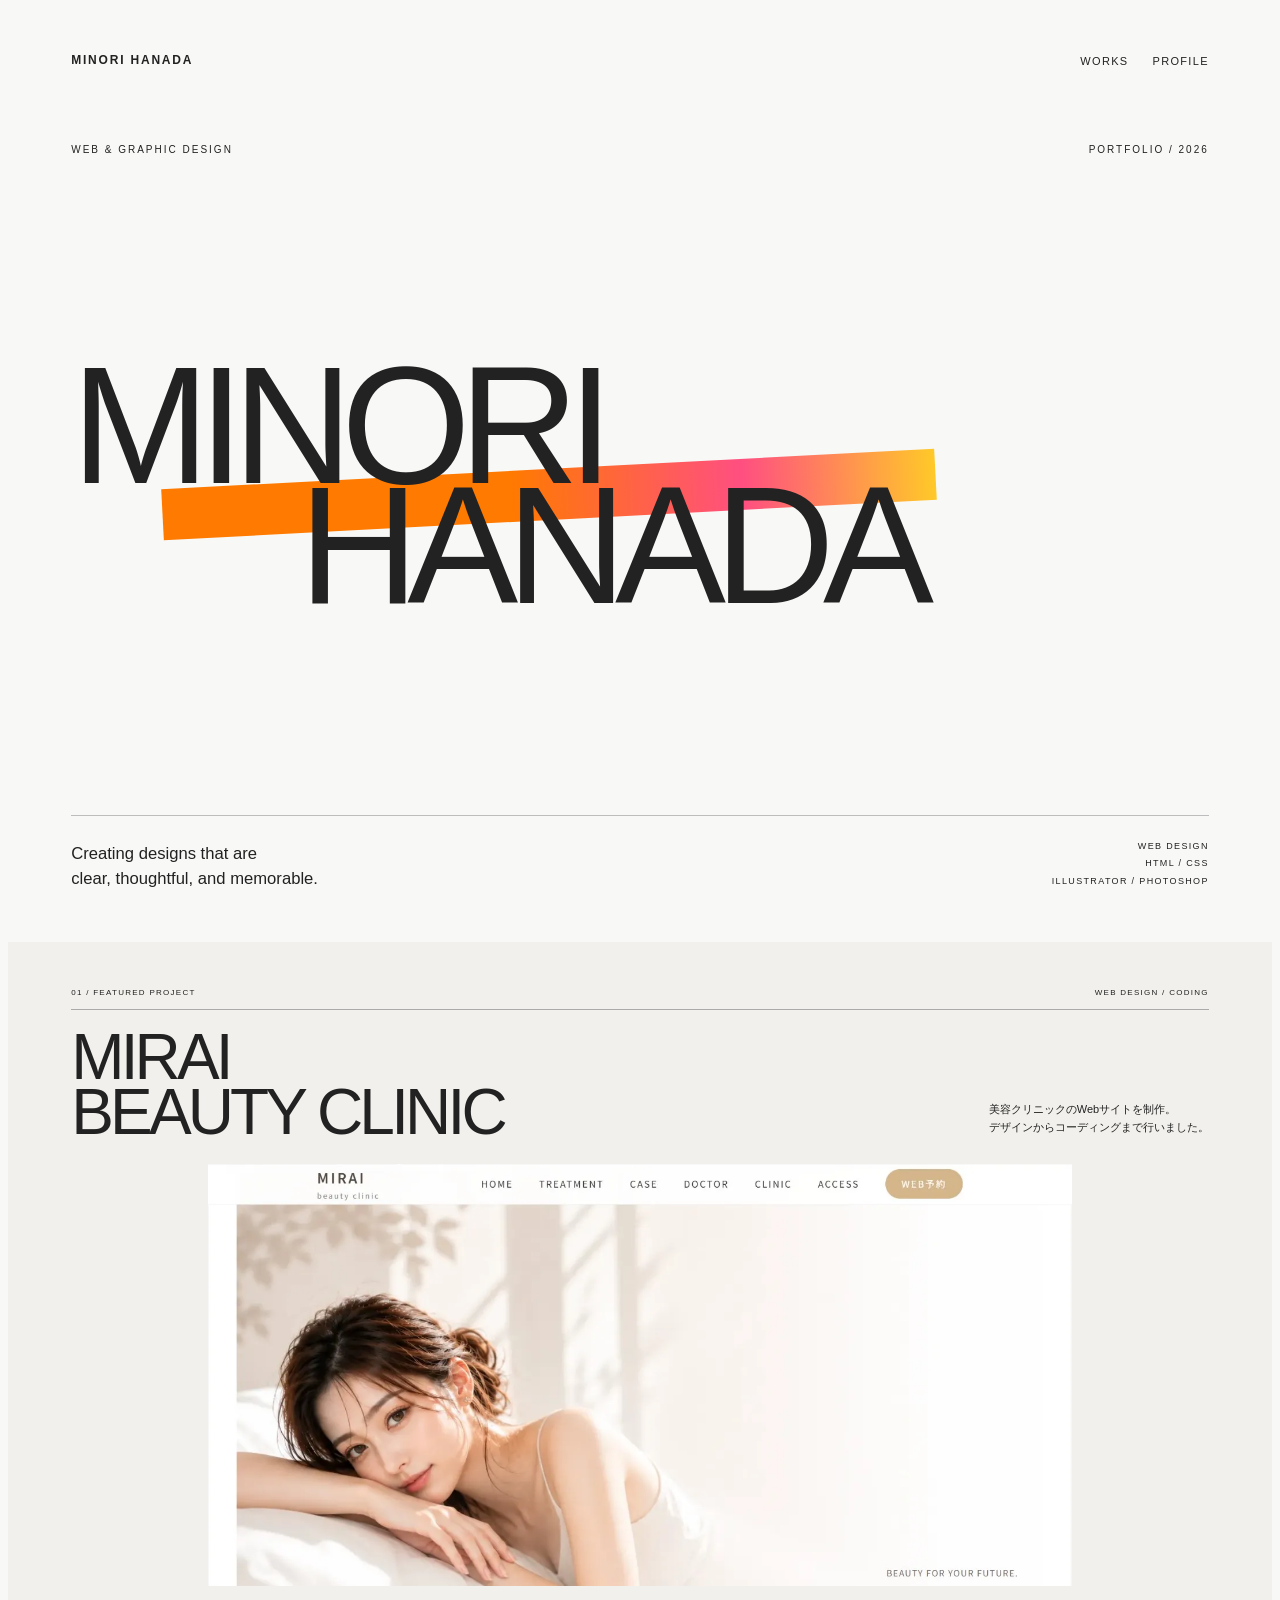
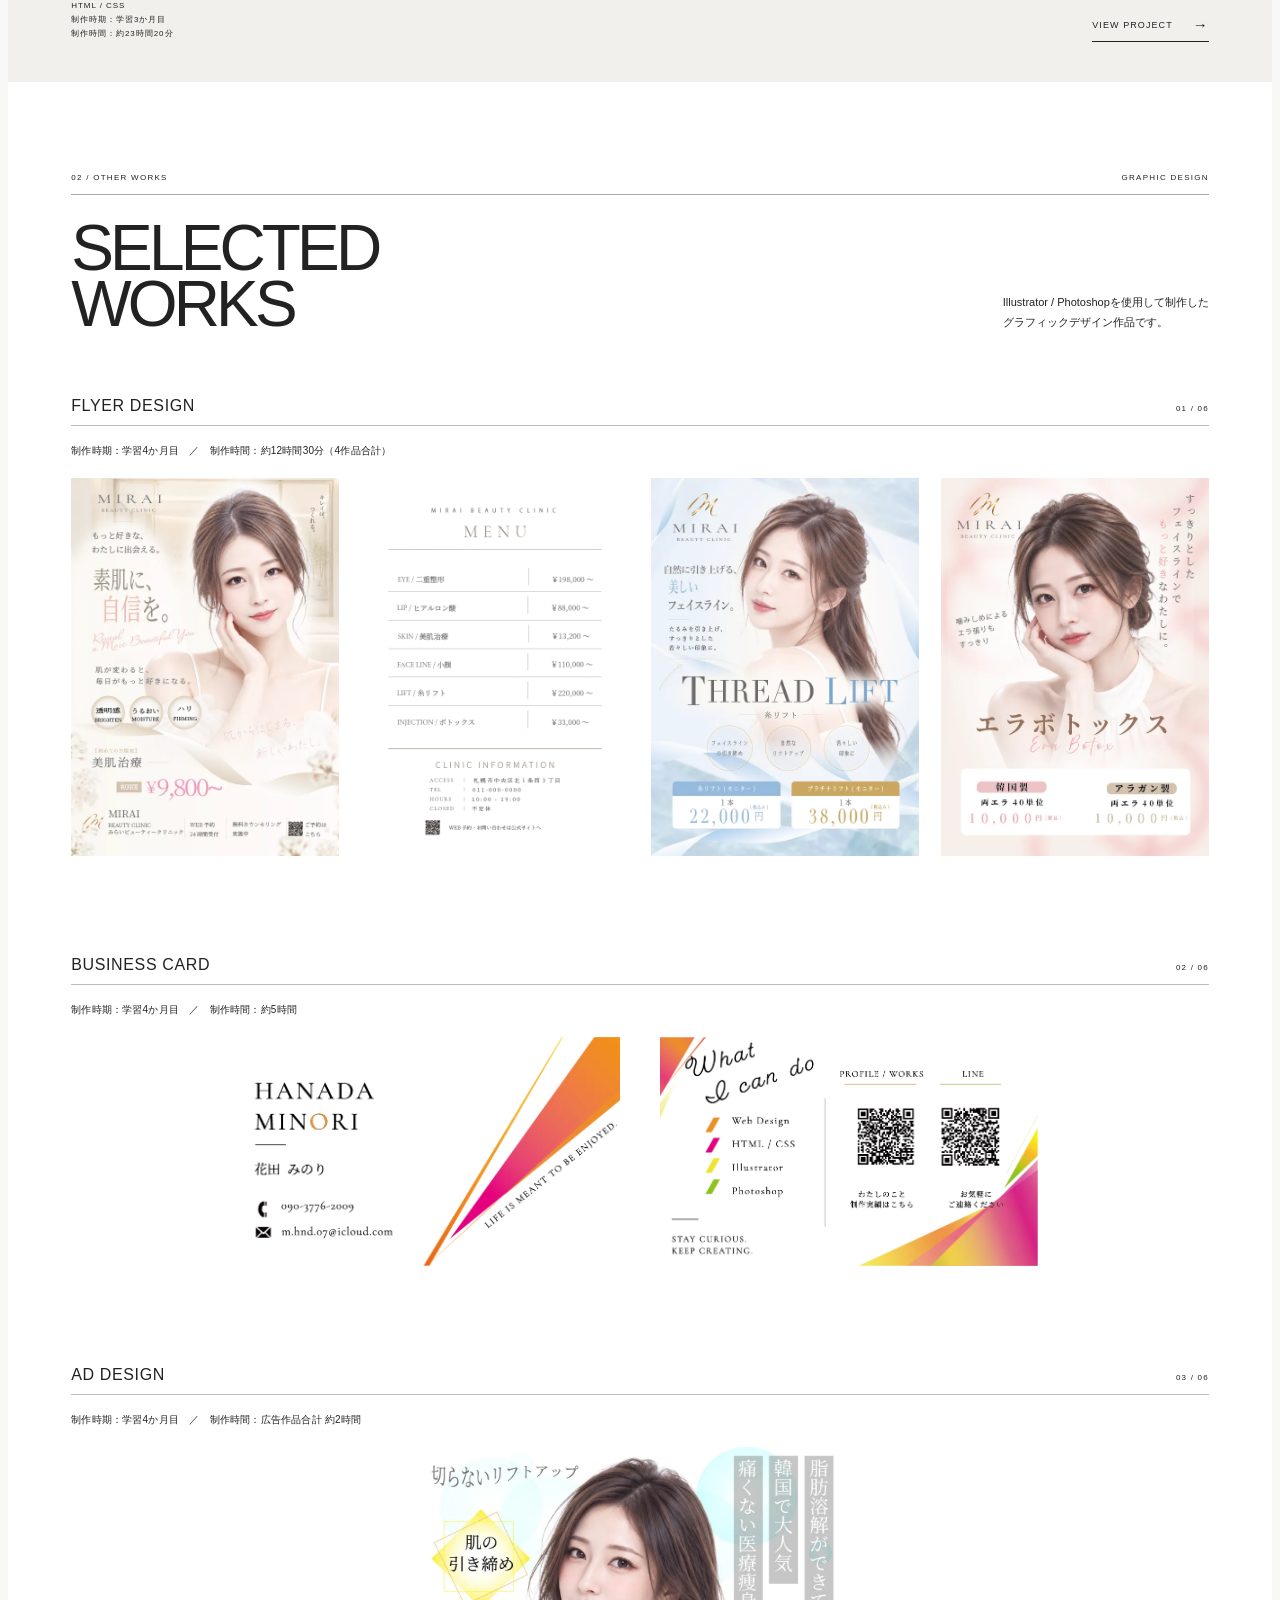
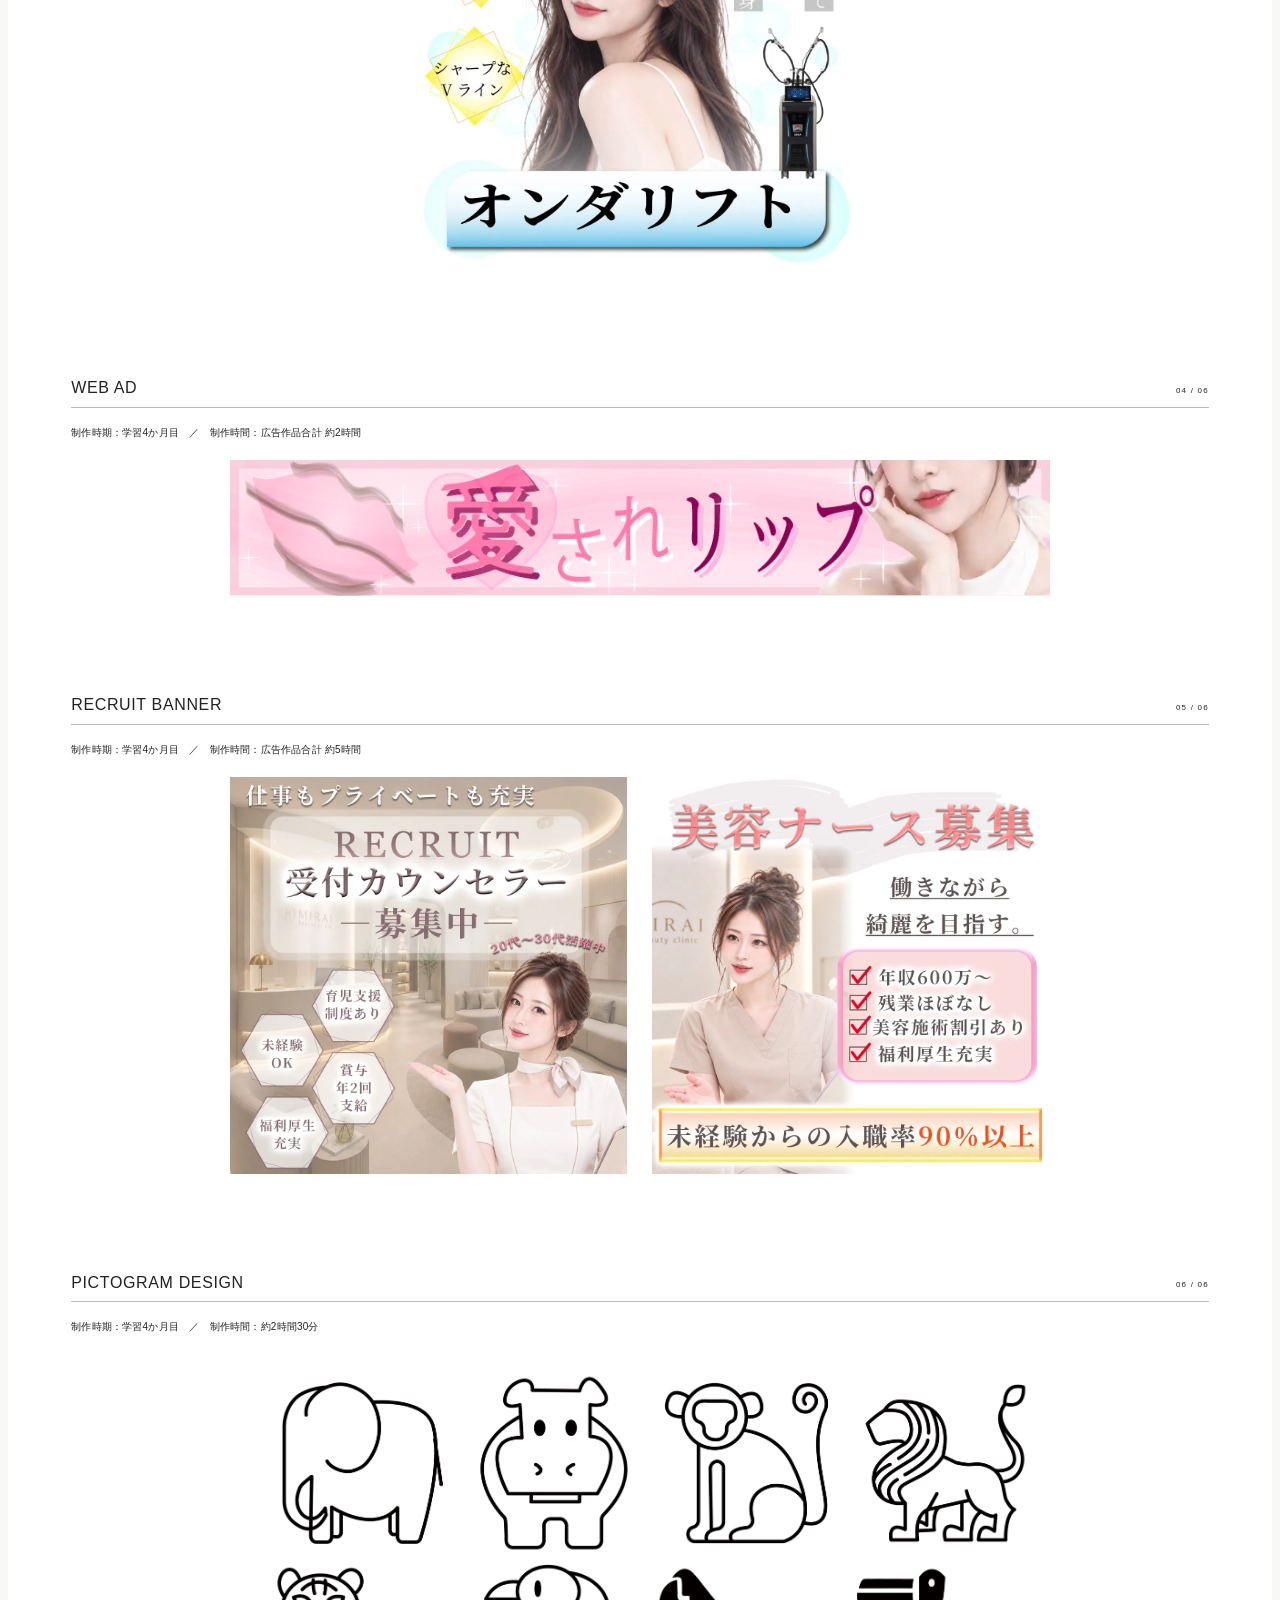
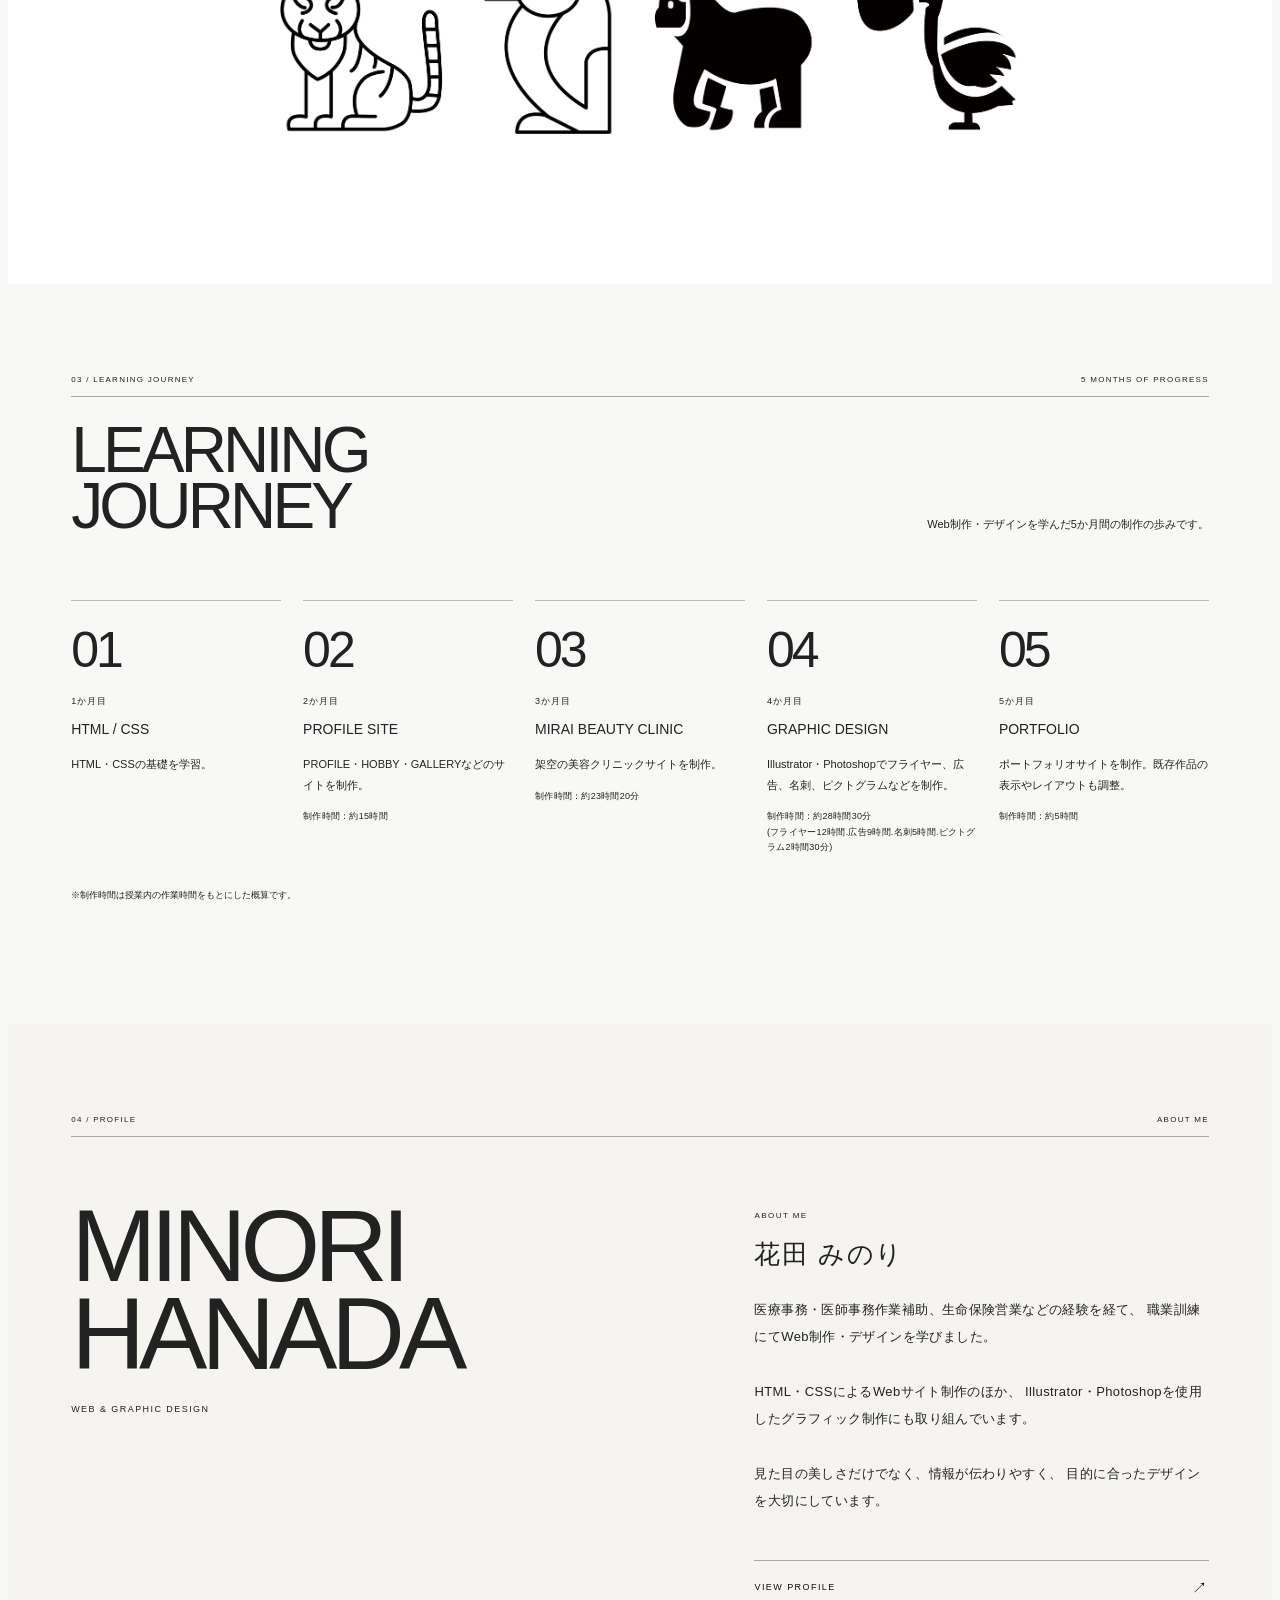
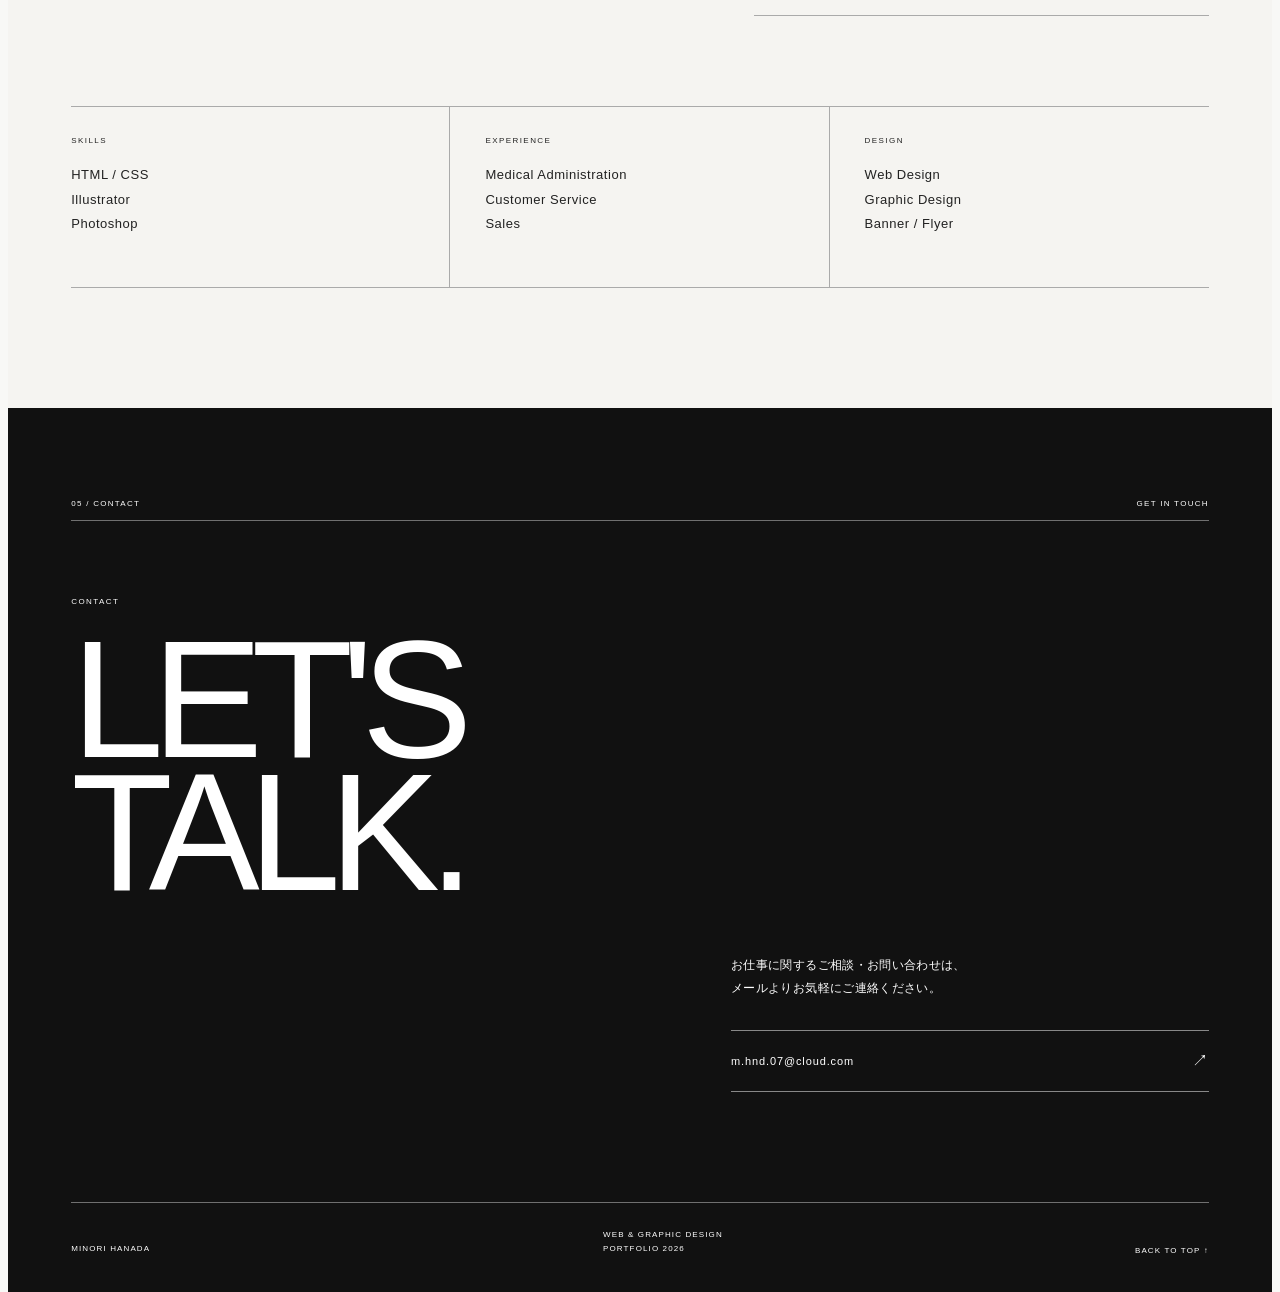
==== commit 5d2327b9: "アップデート" ====
--- a/index.html
+++ b/index.html
@@ -85,6 +85,8 @@
                     <div class="featured__bottom">
                         <div class="featured__tools">
                             <p>HTML / CSS</p>
+                            <p>制作時期：学習3か月目</p>
+                            <p>制作時間：約23時間20分</p>
                         </div>
 
                         <a href="mirai.html" class="featured__link">
@@ -120,6 +122,7 @@
                             <h3>FLYER DESIGN</h3>
                             <p>01 / 06</p>
                         </div>
+                        <p class="works-group__meta">制作時期：学習4か月目　／　制作時間：約12時間30分（4作品合計）</p>
 
                         <div class="works-grid works-grid--flyer">
                             <img src="images/flyer01.webp" alt="フライヤーデザイン01" />
@@ -135,6 +138,7 @@
                             <h3>BUSINESS CARD</h3>
                             <p>02 / 06</p>
                         </div>
+                        <p class="works-group__meta">制作時期：学習4か月目　／　制作時間：約5時間</p>
 
                         <div class="works-grid works-grid--card">
                             <img src="images/business-card1.webp" alt="名刺 表面" />
@@ -148,6 +152,7 @@
                             <h3>AD DESIGN</h3>
                             <p>03 / 06</p>
                         </div>
+                        <p class="works-group__meta">制作時期：学習4か月目　／　制作時間：広告作品合計 約2時間</p>
 
                         <div class="works-grid works-grid--square">
                             <img src="images/ad-square.webp" alt="正方形広告デザイン" />
@@ -160,10 +165,11 @@
                             <h3>WEB AD</h3>
                             <p>04 / 06</p>
                         </div>
+                        <p class="works-group__meta">制作時期：学習4か月目　／　制作時間：広告作品合計 約2時間</p>
 
                         <div class="works-grid works-grid--web">
                             <img src="images/web-ad01.webp" alt="Web広告01" />
-                            <img src="images/web-ad02.webp" alt="Web広告02" />
+                            <!-- <img src="images/web-ad02.webp" alt="Web広告02現在修正中" /> -->
                         </div>
                     </article>
 
@@ -173,6 +179,7 @@
                             <h3>RECRUIT BANNER</h3>
                             <p>05 / 06</p>
                         </div>
+                        <p class="works-group__meta">制作時期：学習4か月目　／　制作時間：広告作品合計 約5時間</p>
 
                         <div class="works-grid works-grid--recruit">
                             <img src="images/recruit-banner01.webp" alt="求人バナー01" />
@@ -186,11 +193,64 @@
                             <h3>PICTOGRAM DESIGN</h3>
                             <p>06 / 06</p>
                         </div>
+                        <p class="works-group__meta">制作時期：学習4か月目　／　制作時間：約2時間30分</p>
 
                         <div class="works-grid works-grid--pictogram">
                             <img src="images/pictogram.webp" alt="動物園ピクトグラムデザイン" />
                         </div>
                     </article>
+                </div>
+            </section>
+            <!-- ==============================
+     LEARNING JOURNEY
+============================== -->
+            <section class="learning" id="learning">
+                <div class="learning__inner">
+                    <div class="learning__head">
+                        <p>03 / LEARNING JOURNEY</p>
+                        <p>5 MONTHS OF PROGRESS</p>
+                    </div>
+                    <div class="learning__intro">
+                        <h2>LEARNING<br />JOURNEY</h2>
+                        <p>Web制作・デザインを学んだ5か月間の制作の歩みです。</p>
+                    </div>
+                    <ol class="learning__list">
+                        <li class="learning__item">
+                            <span class="learning__num">01</span>
+                            <p class="learning__month">1か月目</p>
+                            <h3>HTML / CSS</h3>
+                            <p class="learning__text">HTML・CSSの基礎を学習。</p>
+                        </li>
+                        <li class="learning__item">
+                            <span class="learning__num">02</span>
+                            <p class="learning__month">2か月目</p>
+                            <h3>PROFILE SITE</h3>
+                            <p class="learning__text">PROFILE・HOBBY・GALLERYなどのサイトを制作。</p>
+                            <p class="learning__time">制作時間：約15時間</p>
+                        </li>
+                        <li class="learning__item">
+                            <span class="learning__num">03</span>
+                            <p class="learning__month">3か月目</p>
+                            <h3>MIRAI BEAUTY CLINIC</h3>
+                            <p class="learning__text">架空の美容クリニックサイトを制作。</p>
+                            <p class="learning__time">制作時間：約23時間20分</p>
+                        </li>
+                        <li class="learning__item">
+                            <span class="learning__num">04</span>
+                            <p class="learning__month">4か月目</p>
+                            <h3>GRAPHIC DESIGN</h3>
+                            <p class="learning__text">Illustrator・Photoshopでフライヤー、広告、名刺、ピクトグラムなどを制作。</p>
+                            <p class="learning__time">制作時間：約28時間30分<br>(フライヤー12時間.広告9時間.名刺5時間.ピクトグラム2時間30分)</p>
+                        </li>
+                        <li class="learning__item">
+                            <span class="learning__num">05</span>
+                            <p class="learning__month">5か月目</p>
+                            <h3>PORTFOLIO</h3>
+                            <p class="learning__text">ポートフォリオサイトを制作。既存作品の表示やレイアウトも調整。</p>
+                            <p class="learning__time">制作時間：約5時間</p>
+                        </li>
+                    </ol>
+                    <p class="learning__note">※制作時間は授業内の作業時間をもとにした概算です。</p>
                 </div>
             </section>
             <!-- ==============================
@@ -200,7 +260,7 @@
             <section class="profile" id="profile">
                 <div class="profile__inner">
                     <div class="profile__head">
-                        <p>03 / PROFILE</p>
+                        <p>04 / PROFILE</p>
                         <p>ABOUT ME</p>
                     </div>
 
@@ -273,7 +333,7 @@
             <section class="contact" id="contact">
                 <div class="contact__inner">
                     <div class="contact__head">
-                        <p>04 / CONTACT</p>
+                        <p>05 / CONTACT</p>
                         <p>GET IN TOUCH</p>
                     </div>
 
--- a/css/style.css
+++ b/css/style.css
@@ -3,46 +3,45 @@
 ============================== */
 
 body {
-  background: #f8f8f6;
-  color: #222;
-  font-family: Arial, Helvetica, sans-serif;
-}
-
+    background: #f8f8f6;
+    color: #222;
+    font-family: Arial, Helvetica, sans-serif;
+}
 
 /* ==============================
    HEADER
 ============================== */
 
 .header {
-  width: 100%;
-  padding: 24px 5%;
+    width: 100%;
+    padding: 24px 5%;
 }
 
 .header__inner {
-  display: flex;
-  justify-content: space-between;
-  align-items: center;
+    display: flex;
+    justify-content: space-between;
+    align-items: center;
 }
 
 .header__logo {
-  color: #222;
-  font-size: 12px;
-  font-weight: 600;
-  letter-spacing: 0.15em;
-  text-decoration: none;
+    color: #222;
+    font-size: 12px;
+    font-weight: 600;
+    letter-spacing: 0.15em;
+    text-decoration: none;
 }
 
 .header__list {
-  display: flex;
-  gap: 24px;
-  list-style: none;
+    display: flex;
+    gap: 24px;
+    list-style: none;
 }
 
 .header__list a {
-  color: #222;
-  font-size: 11px;
-  letter-spacing: 0.12em;
-  text-decoration: none;
+    color: #222;
+    font-size: 11px;
+    letter-spacing: 0.12em;
+    text-decoration: none;
 }
 
 /* ==============================
@@ -50,108 +49,98 @@
 ============================== */
 
 .hero {
-  min-height: calc(100vh - 70px);
-  padding: 30px 5% 50px;
-  overflow: hidden;
+    min-height: calc(100vh - 70px);
+    padding: 30px 5% 50px;
+    overflow: hidden;
 }
 
 .hero__inner {
-  min-height: calc(100vh - 150px);
-  display: flex;
-  flex-direction: column;
-  justify-content: space-between;
-}
-
+    min-height: calc(100vh - 150px);
+    display: flex;
+    flex-direction: column;
+    justify-content: space-between;
+}
 
 /* 上の小さい文字 */
 
 .hero__top {
-  display: flex;
-  justify-content: space-between;
-  align-items: center;
+    display: flex;
+    justify-content: space-between;
+    align-items: center;
 }
 
 .hero__label,
 .hero__year {
-  margin: 0;
-  font-size: 10px;
-  letter-spacing: 0.2em;
-}
-
+    margin: 0;
+    font-size: 10px;
+    letter-spacing: 0.2em;
+}
 
 /* 名前 */
 
 .hero__name {
-  position: relative;
-  margin: 50px 0;
+    position: relative;
+    margin: 50px 0;
 }
 
 .hero__name h1 {
-  margin: 0;
-  font-size: clamp(70px, 13vw, 190px);
-  font-weight: 500;
-  line-height: 0.72;
-  letter-spacing: -0.07em;
+    margin: 0;
+    font-size: clamp(70px, 13vw, 190px);
+    font-weight: 500;
+    line-height: 0.72;
+    letter-spacing: -0.07em;
 }
 
 .hero__name-first {
-  position: relative;
-  z-index: 2;
+    position: relative;
+    z-index: 2;
 }
 
 .hero__name-last {
-  position: relative;
-  z-index: 2;
-  margin-left: 20% !important;
-}
-
+    position: relative;
+    z-index: 2;
+    margin-left: 20% !important;
+}
 
 /* カラーアクセント */
 
 .hero__accent {
-  position: absolute;
-  top: 43%;
-  left: 8%;
-  width: 68%;
-  height: clamp(25px, 4vw, 55px);
-
-  background: linear-gradient(
-    90deg,
-    #ff7a00 0%,
-    #ff7a00 45%,
-    #ff4f81 75%,
-    #ffc928 100%
-  );
-
-  transform: rotate(-3deg);
-  z-index: 1;
-}
-
+    position: absolute;
+    top: 43%;
+    left: 8%;
+    width: 68%;
+    height: clamp(25px, 4vw, 55px);
+
+    background: linear-gradient(90deg, #ff7a00 0%, #ff7a00 45%, #ff4f81 75%, #ffc928 100%);
+
+    transform: rotate(-3deg);
+    z-index: 1;
+}
 
 /* 下 */
 
 .hero__info {
-  display: flex;
-  justify-content: space-between;
-  align-items: flex-end;
-  padding-top: 20px;
-  border-top: 1px solid #bdbdbd;
+    display: flex;
+    justify-content: space-between;
+    align-items: flex-end;
+    padding-top: 20px;
+    border-top: 1px solid #bdbdbd;
 }
 
 .hero__message {
-  margin: 0;
-  font-size: clamp(14px, 1.3vw, 18px);
-  line-height: 1.5;
+    margin: 0;
+    font-size: clamp(14px, 1.3vw, 18px);
+    line-height: 1.5;
 }
 
 .hero__category {
-  text-align: right;
+    text-align: right;
 }
 
 .hero__category p {
-  margin: 4px 0;
-  font-size: 9px;
-  letter-spacing: 0.15em;
+    margin: 4px 0;
+    font-size: 9px;
+    letter-spacing: 0.15em;
 }
 
 /* ==============================
@@ -159,1155 +148,1244 @@
 ============================== */
 
 .featured {
-  padding: 60px 5%;
-  background: #f1f0ec;
+    padding: 60px 5%;
+    background: #f1f0ec;
 }
 
 .featured__inner {
-  width: 100%;
-  max-width: 1400px;
-  margin: 0 auto;
-}
-
+    width: 100%;
+    max-width: 1400px;
+    margin: 0 auto;
+}
 
 /* ==============================
    HEAD
 ============================== */
 
 .featured__head {
-  display: flex;
-  justify-content: space-between;
-  gap: 20px;
-
-  padding-bottom: 12px;
-  border-bottom: 1px solid #aaa;
+    display: flex;
+    justify-content: space-between;
+    gap: 20px;
+
+    padding-bottom: 12px;
+    border-bottom: 1px solid #aaa;
 }
 
 .featured__number,
 .featured__type {
-  margin: 0;
-
-  font-size: 8px;
-  letter-spacing: 0.16em;
+    margin: 0;
+
+    font-size: 8px;
+    letter-spacing: 0.16em;
 }
 
 .featured__type {
-  text-align: right;
-}
-
+    text-align: right;
+}
 
 /* ==============================
    TITLE
 ============================== */
 
 .featured__title {
-  margin: 28px 0;
+    margin: 28px 0;
 }
 
 .featured__title h2 {
-  margin: 0;
-
-  font-size: clamp(42px, 13vw, 65px);
-  font-weight: 500;
-  line-height: 0.88;
-  letter-spacing: -0.06em;
+    margin: 0;
+
+    font-size: clamp(42px, 13vw, 65px);
+    font-weight: 500;
+    line-height: 0.88;
+    letter-spacing: -0.06em;
 }
 
 .featured__description {
-  margin: 20px 0 0;
-
-  font-size: 11px;
-  line-height: 1.8;
-}
-
+    margin: 20px 0 0;
+
+    font-size: 11px;
+    line-height: 1.8;
+}
 
 /* ==============================
    MAIN IMAGE
 ============================== */
 
 .featured__visual {
-  display: block;
-
-  width: 100%;
-  margin: 0 auto;
-
-  overflow: hidden;
+    display: block;
+
+    width: 100%;
+    margin: 0 auto;
+
+    overflow: hidden;
 }
 
 .featured__visual img {
-  display: block;
-
-  width: 100%;
-  height: auto;
-
-  object-fit: cover;
-  object-position: top;
-}
-
+    display: block;
+
+    width: 100%;
+    height: auto;
+
+    object-fit: cover;
+    object-position: top;
+}
 
 /* ==============================
    BOTTOM
 ============================== */
 
 .featured__bottom {
-  display: flex;
-  justify-content: space-between;
-  align-items: flex-end;
-  gap: 20px;
-
-  margin-top: 14px;
-}
-
-.featured__tools p {
-  margin: 2px 0;
-
-  font-size: 8px;
-  letter-spacing: 0.12em;
-}
-
-.featured__link {
-  display: flex;
-  align-items: center;
-  gap: 15px;
-
-  padding-bottom: 4px;
-  border-bottom: 1px solid #222;
-
-  color: #222;
-  font-size: 9px;
-  letter-spacing: 0.12em;
-  text-decoration: none;
-
-  white-space: nowrap;
-}
-
-.featured__link span {
-  font-size: 15px;
-}
-
-
-/* ==============================
-   TABLET 768px〜
-============================== */
-
-@media screen and (min-width: 768px) {
-
-  .featured {
-    padding: 65px 5%;
-  }
-
-  .featured__title {
     display: flex;
     justify-content: space-between;
     align-items: flex-end;
-    gap: 40px;
-
-    margin: 30px 0;
-  }
-
-  .featured__title h2 {
-    font-size: clamp(55px, 7vw, 80px);
-  }
-
-  .featured__description {
-    margin: 0;
+    gap: 20px;
+
+    margin-top: 14px;
+}
+
+.featured__tools p {
+    margin: 2px 0;
+
+    font-size: 8px;
+    letter-spacing: 0.12em;
+}
+
+.featured__link {
+    display: flex;
+    align-items: center;
+    gap: 15px;
+
+    padding-bottom: 4px;
+    border-bottom: 1px solid #222;
+
+    color: #222;
+    font-size: 9px;
+    letter-spacing: 0.12em;
+    text-decoration: none;
+
+    white-space: nowrap;
+}
+
+.featured__link span {
+    font-size: 15px;
+}
+
+/* ==============================
+   TABLET 768px〜
+============================== */
+
+@media screen and (min-width: 768px) {
+    .featured {
+        padding: 65px 5%;
+    }
+
+    .featured__title {
+        display: flex;
+        justify-content: space-between;
+        align-items: flex-end;
+        gap: 40px;
+
+        margin: 30px 0;
+    }
+
+    .featured__title h2 {
+        font-size: clamp(55px, 7vw, 80px);
+    }
+
+    .featured__description {
+        margin: 0;
+
+        font-size: 11px;
+    }
+
+    .featured__visual {
+        width: 90%;
+    }
+}
+
+/* ==============================
+   PC 1024px〜
+============================== */
+
+@media screen and (min-width: 1024px) {
+    .featured {
+        padding: 45px 5% 40px;
+    }
+
+    .featured__head {
+        padding-bottom: 10px;
+    }
+
+    .featured__number,
+    .featured__type {
+        font-size: 8px;
+    }
+
+    /* タイトル＋説明をコンパクトに */
+
+    .featured__title {
+        display: flex;
+        justify-content: space-between;
+        align-items: flex-end;
+
+        margin: 20px 0 24px;
+    }
+
+    .featured__title h2 {
+        font-size: clamp(50px, 5vw, 72px);
+        line-height: 0.86;
+    }
+
+    .featured__description {
+        margin: 0 0 3px;
+
+        font-size: 11px;
+        line-height: 1.7;
+    }
+
+    /* 画像 */
+
+    .featured__visual {
+        width: 76%;
+        margin: 0 auto;
+    }
+
+    .featured__visual img {
+        width: 100%;
+
+        max-height: 460px;
+
+        object-fit: cover;
+        object-position: top;
+
+        transition: transform 0.5s ease;
+    }
+
+    .featured__visual:hover img {
+        transform: scale(1.01);
+    }
+
+    /* 下 */
+
+    .featured__bottom {
+        margin-top: 12px;
+    }
+
+    .featured__tools p {
+        font-size: 8px;
+    }
+
+    .featured__link {
+        gap: 20px;
+
+        font-size: 9px;
+    }
+}
+/* ==============================
+   OTHER WORKS
+============================== */
+
+.works {
+    padding: 70px 5%;
+    background: #fff;
+}
+
+.works__inner {
+    width: 100%;
+    max-width: 1400px;
+    margin: 0 auto;
+}
+
+/* ==============================
+   HEAD
+============================== */
+
+.works__head {
+    display: flex;
+    justify-content: space-between;
+    gap: 20px;
+
+    padding-bottom: 12px;
+    border-bottom: 1px solid #aaa;
+}
+
+.works__head p {
+    margin: 0;
+
+    font-size: 8px;
+    letter-spacing: 0.16em;
+}
+
+/* ==============================
+   TITLE
+============================== */
+
+.works__title {
+    margin: 35px 0 60px;
+}
+
+.works__title h2 {
+    margin: 0;
+
+    font-size: clamp(45px, 13vw, 65px);
+    font-weight: 500;
+    line-height: 0.88;
+    letter-spacing: -0.06em;
+}
+
+.works__title p {
+    margin: 22px 0 0;
 
     font-size: 11px;
-  }
-
-  .featured__visual {
-    width: 90%;
-  }
-
-}
-
-
-/* ==============================
-   PC 1024px〜
-============================== */
-
-@media screen and (min-width: 1024px) {
-
-  .featured {
-    padding: 45px 5% 40px;
-  }
-
-  .featured__head {
-    padding-bottom: 10px;
-  }
-
-  .featured__number,
-  .featured__type {
-    font-size: 8px;
-  }
-
-
-  /* タイトル＋説明をコンパクトに */
-
-  .featured__title {
+    line-height: 1.8;
+}
+
+/* ==============================
+   WORK GROUP
+============================== */
+
+.works-group {
+    margin-bottom: 80px;
+}
+
+.works-group:last-child {
+    margin-bottom: 0;
+}
+
+.works-group__head {
     display: flex;
     justify-content: space-between;
     align-items: flex-end;
 
-    margin: 20px 0 24px;
-  }
-
-  .featured__title h2 {
-    font-size: clamp(50px, 5vw, 72px);
+    margin-bottom: 18px;
+    padding-bottom: 10px;
+
+    border-bottom: 1px solid #bbb;
+}
+
+.works-group__head h3 {
+    margin: 0;
+
+    font-size: 15px;
+    font-weight: 500;
+    letter-spacing: 0.04em;
+}
+
+.works-group__head p {
+    margin: 0;
+
+    font-size: 8px;
+    letter-spacing: 0.15em;
+}
+
+/* ==============================
+   COMMON GRID
+============================== */
+
+.works-grid {
+    display: grid;
+    gap: 16px;
+}
+
+.works-grid img {
+    display: block;
+
+    width: 100%;
+    height: auto;
+}
+
+/* ==============================
+   FLYER
+============================== */
+
+.works-grid--flyer {
+    grid-template-columns: repeat(2, 1fr);
+}
+
+/* ==============================
+   BUSINESS CARD
+============================== */
+
+.works-grid--card {
+    grid-template-columns: 1fr;
+}
+
+/* ==============================
+   AD DESIGN
+============================== */
+
+.works-grid--square {
+    width: 100%;
+}
+
+/* ==============================
+   WEB AD
+============================== */
+
+.works-grid--web {
+    grid-template-columns: 1fr;
+}
+
+/* ==============================
+   RECRUIT BANNER
+============================== */
+
+.works-grid--recruit {
+    grid-template-columns: 1fr;
+}
+
+/* ==============================
+   PICTOGRAM
+============================== */
+
+.works-grid--pictogram {
+    width: 100%;
+    margin: 0 auto;
+}
+
+.works-grid--pictogram img {
+    display: block;
+    width: 100%;
+    height: auto;
+}
+
+/* ==============================
+   TABLET 768px〜
+============================== */
+
+@media screen and (min-width: 768px) {
+    .works {
+        padding: 80px 5%;
+    }
+
+    /* TITLE */
+    .works__title {
+        display: flex;
+        justify-content: space-between;
+        align-items: flex-end;
+        gap: 40px;
+
+        margin: 40px 0 70px;
+    }
+
+    .works__title h2 {
+        font-size: clamp(55px, 7vw, 80px);
+    }
+
+    .works__title p {
+        margin: 0;
+    }
+
+    /* FLYER */
+    .works-grid--flyer {
+        grid-template-columns: repeat(4, 1fr);
+    }
+
+    /* BUSINESS CARD */
+    .works-grid--card {
+        grid-template-columns: repeat(2, 1fr);
+    }
+
+    /* AD DESIGN */
+    .works-grid--square {
+        width: 55%;
+        margin: 0 auto;
+    }
+
+    /* WEB AD */
+    .works-grid--web {
+        grid-template-columns: 1fr;
+
+        width: 85%;
+        margin: 0 auto;
+    }
+
+    /* RECRUIT BANNER */
+    .works-grid--recruit {
+        grid-template-columns: repeat(2, 1fr);
+
+        width: 85%;
+        margin: 0 auto;
+    }
+
+    /* PICTOGRAM */
+    .works-grid--pictogram {
+        width: 85%;
+        margin: 0 auto;
+    }
+}
+
+/* ==============================
+   PC 1024px〜
+============================== */
+@media screen and (min-width: 1024px) {
+    .works {
+        padding: 90px 5% 120px;
+    }
+
+    /* HEAD */
+    .works__head {
+        padding-bottom: 10px;
+    }
+
+    /* TITLE */
+    .works__title {
+        margin: 25px 0 65px;
+    }
+
+    .works__title h2 {
+        font-size: clamp(50px, 5vw, 72px);
+    }
+
+    /* WORK GROUP */
+
+    .works-group {
+        margin-bottom: 100px;
+    }
+
+    .works-group__head {
+        margin-bottom: 22px;
+    }
+
+    .works-group__head h3 {
+        font-size: 16px;
+    }
+
+    /* FLYER */
+    .works-grid--flyer {
+        grid-template-columns: repeat(4, 1fr);
+        gap: 22px;
+    }
+
+    /* BUSINESS CARD */
+    .works-grid--card {
+        grid-template-columns: repeat(2, 1fr);
+
+        width: 70%;
+        margin: 0 auto;
+        gap: 40px;
+    }
+
+    .works-grid--card img {
+        width: 100%;
+    }
+
+    /* AD DESIGN */
+    .works-grid--square {
+        width: 38%;
+        margin: 0 auto;
+    }
+
+    /* WEB AD */
+    .works-grid--web {
+        grid-template-columns: 1fr;
+
+        width: 72%;
+        margin: 0 auto;
+        gap: 28px;
+    }
+
+    /* RECRUIT BANNER */
+    .works-grid--recruit {
+        grid-template-columns: repeat(2, 1fr);
+
+        width: 72%;
+        margin: 0 auto;
+        gap: 25px;
+    }
+
+    /* PICTOGRAM */
+    .works-grid--pictogram {
+        width: 72%;
+        margin: 0 auto;
+    }
+
+    /* HOVER */
+    .works-grid img {
+        transition: transform 0.4s ease;
+    }
+
+    .works-grid img:hover {
+        transform: translateY(-4px);
+    }
+}
+/* ==============================
+   PROFILE
+============================== */
+
+.profile {
+    padding: 70px 5%;
+    background: #f5f4f1;
+}
+
+.profile__inner {
+    width: 100%;
+    max-width: 1400px;
+    margin: 0 auto;
+}
+
+/* ==============================
+   HEAD
+============================== */
+
+.profile__head {
+    display: flex;
+    justify-content: space-between;
+    gap: 20px;
+
+    padding-bottom: 12px;
+    border-bottom: 1px solid #aaa;
+}
+
+.profile__head p {
+    margin: 0;
+
+    font-size: 8px;
+    letter-spacing: 0.16em;
+}
+
+/* ==============================
+   MAIN
+============================== */
+
+.profile__main {
+    margin-top: 40px;
+}
+
+/* ==============================
+   TITLE
+============================== */
+
+.profile__title h2 {
+    margin: 0;
+
+    font-size: clamp(52px, 15vw, 76px);
+    font-weight: 500;
     line-height: 0.86;
-  }
-
-  .featured__description {
-    margin: 0 0 3px;
-
-    font-size: 11px;
-    line-height: 1.7;
-  }
-
-
-  /* 画像 */
-
-  .featured__visual {
-    width: 76%;
-    margin: 0 auto;
-  }
-
-  .featured__visual img {
+    letter-spacing: -0.06em;
+}
+
+.profile__title > p {
+    margin: 20px 0 0;
+
+    font-size: 9px;
+    letter-spacing: 0.16em;
+}
+
+/* ==============================
+   ABOUT
+============================== */
+
+.profile__about {
+    margin-top: 55px;
+}
+
+.profile__label {
+    margin: 0 0 18px;
+
+    font-size: 8px;
+    letter-spacing: 0.18em;
+}
+
+.profile__about h3 {
+    margin: 0 0 24px;
+
+    font-size: 22px;
+    font-weight: 500;
+    letter-spacing: 0.06em;
+}
+
+.profile__text {
+    max-width: 520px;
+    margin: 0;
+
+    font-size: 12px;
+    line-height: 2;
+    letter-spacing: 0.03em;
+}
+
+/* ==============================
+   INFO
+============================== */
+
+.profile__info {
+    display: grid;
+    grid-template-columns: 1fr;
+
+    gap: 35px;
+
+    margin-top: 65px;
+    padding-top: 25px;
+
+    border-top: 1px solid #aaa;
+}
+
+.profile__info-item {
+    padding-bottom: 25px;
+    border-bottom: 1px solid #ccc;
+}
+
+.profile__info-label {
+    margin: 0 0 16px;
+
+    font-size: 8px;
+    letter-spacing: 0.18em;
+}
+
+.profile__info-text {
+    margin: 0;
+
+    font-size: 12px;
+    line-height: 1.9;
+    letter-spacing: 0.04em;
+}
+/* ==============================
+   PROFILE LINK
+============================== */
+
+.profile__link {
+    display: flex;
+    justify-content: space-between;
+    align-items: center;
+
     width: 100%;
-
-    max-height: 460px;
-
-    object-fit: cover;
-    object-position: top;
-
-    transition: transform 0.5s ease;
-  }
-
-  .featured__visual:hover img {
-    transform: scale(1.01);
-  }
-
-
-  /* 下 */
-
-  .featured__bottom {
-    margin-top: 12px;
-  }
-
-  .featured__tools p {
-    font-size: 8px;
-  }
-
-  .featured__link {
-    gap: 20px;
-
-    font-size: 9px;
-  }
-
-}
-/* ==============================
-   OTHER WORKS
-============================== */
-
-.works {
-  padding: 70px 5%;
-  background: #fff;
-}
-
-.works__inner {
-  width: 100%;
-  max-width: 1400px;
-  margin: 0 auto;
-}
-
-
-/* ==============================
-   HEAD
-============================== */
-
-.works__head {
-  display: flex;
-  justify-content: space-between;
-  gap: 20px;
-
-  padding-bottom: 12px;
-  border-bottom: 1px solid #aaa;
-}
-
-.works__head p {
-  margin: 0;
-
-  font-size: 8px;
-  letter-spacing: 0.16em;
-}
-
-
-/* ==============================
-   TITLE
-============================== */
-
-.works__title {
-  margin: 35px 0 60px;
-}
-
-.works__title h2 {
-  margin: 0;
-
-  font-size: clamp(45px, 13vw, 65px);
-  font-weight: 500;
-  line-height: 0.88;
-  letter-spacing: -0.06em;
-}
-
-.works__title p {
-  margin: 22px 0 0;
-
-  font-size: 11px;
-  line-height: 1.8;
-}
-
-
-/* ==============================
-   WORK GROUP
-============================== */
-
-.works-group {
-  margin-bottom: 80px;
-}
-
-.works-group:last-child {
-  margin-bottom: 0;
-}
-
-.works-group__head {
-  display: flex;
-  justify-content: space-between;
-  align-items: flex-end;
-
-  margin-bottom: 18px;
-  padding-bottom: 10px;
-
-  border-bottom: 1px solid #bbb;
-}
-
-.works-group__head h3 {
-  margin: 0;
-
-  font-size: 15px;
-  font-weight: 500;
-  letter-spacing: 0.04em;
-}
-
-.works-group__head p {
-  margin: 0;
-
-  font-size: 8px;
-  letter-spacing: 0.15em;
-}
-
-
-/* ==============================
-   COMMON GRID
-============================== */
-
-.works-grid {
-  display: grid;
-  gap: 16px;
-}
-
-.works-grid img {
-  display: block;
-
-  width: 100%;
-  height: auto;
-}
-
-
-/* ==============================
-   FLYER
-============================== */
-
-.works-grid--flyer {
-  grid-template-columns: repeat(2, 1fr);
-}
-
-
-/* ==============================
-   BUSINESS CARD
-============================== */
-
-.works-grid--card {
-  grid-template-columns: 1fr;
-}
-
-
-/* ==============================
-   AD DESIGN
-============================== */
-
-.works-grid--square {
-  width: 100%;
-}
-
-
-/* ==============================
-   WEB AD
-============================== */
-
-.works-grid--web {
-  grid-template-columns: 1fr;
-}
-
-
-/* ==============================
-   RECRUIT BANNER
-============================== */
-
-.works-grid--recruit {
-  grid-template-columns: 1fr;
-}
-
-
-/* ==============================
-   PICTOGRAM
-============================== */
-
-.works-grid--pictogram {
-  width: 100%;
-  margin: 0 auto;
-}
-
-.works-grid--pictogram img {
-  display: block;
-  width: 100%;
-  height: auto;
-}
-
-
-/* ==============================
-   TABLET 768px〜
-============================== */
-
-@media screen and (min-width: 768px) {
-  .works {
-    padding: 80px 5%;
-  }
-
-  /* TITLE */
-  .works__title {
-    display: flex;
-    justify-content: space-between;
-    align-items: flex-end;
-    gap: 40px;
-
-    margin: 40px 0 70px;
-  }
-
-  .works__title h2 {
-    font-size: clamp(55px, 7vw, 80px);
-  }
-
-  .works__title p {
-    margin: 0;
-  }
-
-  /* FLYER */
-  .works-grid--flyer {
-    grid-template-columns: repeat(4, 1fr);
-  }
-
-  /* BUSINESS CARD */
-  .works-grid--card {
-    grid-template-columns: repeat(2, 1fr);
-  }
-
-  /* AD DESIGN */
-  .works-grid--square {
-    width: 55%;
-    margin: 0 auto;
-  }
-
-  /* WEB AD */
-  .works-grid--web {
-    grid-template-columns: 1fr;
-
-    width: 85%;
-    margin: 0 auto;
-  }
-
-  /* RECRUIT BANNER */
-  .works-grid--recruit {
-    grid-template-columns: repeat(2, 1fr);
-
-    width: 85%;
-    margin: 0 auto;
-  }
-
-  /* PICTOGRAM */
-  .works-grid--pictogram {
-    width: 85%;
-    margin: 0 auto;
-  }
-
-}
-
-
-/* ==============================
-   PC 1024px〜
-============================== */
-@media screen and (min-width: 1024px) {
-  .works {
-    padding: 90px 5% 120px;
-  }
-
-  /* HEAD */
-  .works__head {
-    padding-bottom: 10px;
-  }
-
-  /* TITLE */
-  .works__title {
-    margin: 25px 0 65px;
-  }
-
-  .works__title h2 {
-    font-size: clamp(50px, 5vw, 72px);
-  }
-
-  /* WORK GROUP */
-
-  .works-group {
-    margin-bottom: 100px;
-  }
-
-  .works-group__head {
-    margin-bottom: 22px;
-  }
-
-  .works-group__head h3 {
-    font-size: 16px;
-  }
-
-  /* FLYER */
-  .works-grid--flyer {
-    grid-template-columns: repeat(4, 1fr);
-    gap: 22px;
-  }
-
-
-  /* BUSINESS CARD */
-  .works-grid--card {
-    grid-template-columns: repeat(2, 1fr);
-
-    width: 70%;
-    margin: 0 auto;
-    gap: 40px;
-  }
-
-  .works-grid--card img {
-    width: 100%;
-  }
-
-  /* AD DESIGN */
-  .works-grid--square {
-    width: 38%;
-    margin: 0 auto;
-  }
-
-
-  /* WEB AD */
-  .works-grid--web {
-    grid-template-columns: 1fr;
-
-    width: 72%;
-    margin: 0 auto;
-    gap: 28px;
-  }
-
-  /* RECRUIT BANNER */
-  .works-grid--recruit {
-    grid-template-columns: repeat(2, 1fr);
-
-    width: 72%;
-    margin: 0 auto;
-    gap: 25px;
-  }
-
-  /* PICTOGRAM */
-  .works-grid--pictogram {
-    width: 72%;
-    margin: 0 auto;
-  }
-
-  /* HOVER */
-  .works-grid img {
-    transition: transform 0.4s ease;
-  }
-
-  .works-grid img:hover {
-    transform: translateY(-4px);
-  }
-
-}
-/* ==============================
-   PROFILE
-============================== */
-
-.profile {
-  padding: 70px 5%;
-  background: #f5f4f1;
-}
-
-.profile__inner {
-  width: 100%;
-  max-width: 1400px;
-  margin: 0 auto;
-}
-
-
-/* ==============================
-   HEAD
-============================== */
-
-.profile__head {
-  display: flex;
-  justify-content: space-between;
-  gap: 20px;
-
-  padding-bottom: 12px;
-  border-bottom: 1px solid #aaa;
-}
-
-.profile__head p {
-  margin: 0;
-
-  font-size: 8px;
-  letter-spacing: 0.16em;
-}
-
-
-/* ==============================
-   MAIN
-============================== */
-
-.profile__main {
-  margin-top: 40px;
-}
-
-
-/* ==============================
-   TITLE
-============================== */
-
-.profile__title h2 {
-  margin: 0;
-
-  font-size: clamp(52px, 15vw, 76px);
-  font-weight: 500;
-  line-height: 0.86;
-  letter-spacing: -0.06em;
-}
-
-.profile__title > p {
-  margin: 20px 0 0;
-
-  font-size: 9px;
-  letter-spacing: 0.16em;
-}
-
-
-/* ==============================
-   ABOUT
-============================== */
-
-.profile__about {
-  margin-top: 55px;
-}
-
-.profile__label {
-  margin: 0 0 18px;
-
-  font-size: 8px;
-  letter-spacing: 0.18em;
-}
-
-.profile__about h3 {
-  margin: 0 0 24px;
-
-  font-size: 22px;
-  font-weight: 500;
-  letter-spacing: 0.06em;
-}
-
-.profile__text {
-  max-width: 520px;
-  margin: 0;
-
-  font-size: 12px;
-  line-height: 2;
-  letter-spacing: 0.03em;
-}
-
-
-/* ==============================
-   INFO
-============================== */
-
-.profile__info {
-  display: grid;
-  grid-template-columns: 1fr;
-
-  gap: 35px;
-
-  margin-top: 65px;
-  padding-top: 25px;
-
-  border-top: 1px solid #aaa;
-}
-
-.profile__info-item {
-  padding-bottom: 25px;
-  border-bottom: 1px solid #ccc;
-}
-
-.profile__info-label {
-  margin: 0 0 16px;
-
-  font-size: 8px;
-  letter-spacing: 0.18em;
-}
-
-.profile__info-text {
-  margin: 0;
-
-  font-size: 12px;
-  line-height: 1.9;
-  letter-spacing: 0.04em;
-}
-/* ==============================
-   PROFILE LINK
-============================== */
-
-.profile__link {
-  display: flex;
-  justify-content: space-between;
-  align-items: center;
-
-  width: 100%;
-  margin-top: 35px;
-  padding: 14px 0;
-
-  border-top: 1px solid #aaa;
-  border-bottom: 1px solid #aaa;
-
-  color: #111;
-  text-decoration: none;
-
-  font-size: 9px;
-  letter-spacing: 0.16em;
-
-  transition: opacity 0.3s ease;
-}
-
-.profile__link span:last-child {
-  font-size: 15px;
-}
-
-
-/* ==============================
-   TABLET 768px〜
-============================== */
-
-@media screen and (min-width: 768px) {
-
-  .profile {
-    padding: 80px 5%;
-  }
-
-
-  /* MAIN */
-
-  .profile__main {
-    display: grid;
-    grid-template-columns: 1fr 1fr;
-
-    gap: 70px;
-
-    margin-top: 55px;
-  }
-
-
-  /* TITLE */
-
-  .profile__title h2 {
-    font-size: clamp(65px, 9vw, 90px);
-  }
-
-
-  /* ABOUT */
-
-  .profile__about {
-    margin-top: 0;
-    padding-top: 5px;
-  }
-
-  .profile__about h3 {
-    font-size: 24px;
-  }
-
-  .profile__text {
-    font-size: 12px;
-  }
-
-
-  /* INFO */
-
-  .profile__info {
-    grid-template-columns: repeat(3, 1fr);
-
-    gap: 0;
-
-    margin-top: 75px;
-    padding-top: 0;
+    margin-top: 35px;
+    padding: 14px 0;
 
     border-top: 1px solid #aaa;
     border-bottom: 1px solid #aaa;
-  }
-
-  .profile__info-item {
-    min-height: 170px;
-    padding: 25px;
-
-    border-bottom: 0;
-    border-right: 1px solid #aaa;
-  }
-
-  .profile__info-item:first-child {
-    padding-left: 0;
-  }
-
-  .profile__info-item:last-child {
-    padding-right: 0;
-    border-right: 0;
-  }
-  .profile__link {
-    margin-top: 40px;
-  }
-
-}
-
+
+    color: #111;
+    text-decoration: none;
+
+    font-size: 9px;
+    letter-spacing: 0.16em;
+
+    transition: opacity 0.3s ease;
+}
+
+.profile__link span:last-child {
+    font-size: 15px;
+}
+
+/* ==============================
+   TABLET 768px〜
+============================== */
+
+@media screen and (min-width: 768px) {
+    .profile {
+        padding: 80px 5%;
+    }
+
+    /* MAIN */
+
+    .profile__main {
+        display: grid;
+        grid-template-columns: 1fr 1fr;
+
+        gap: 70px;
+
+        margin-top: 55px;
+    }
+
+    /* TITLE */
+
+    .profile__title h2 {
+        font-size: clamp(65px, 9vw, 90px);
+    }
+
+    /* ABOUT */
+
+    .profile__about {
+        margin-top: 0;
+        padding-top: 5px;
+    }
+
+    .profile__about h3 {
+        font-size: 24px;
+    }
+
+    .profile__text {
+        font-size: 12px;
+    }
+
+    /* INFO */
+
+    .profile__info {
+        grid-template-columns: repeat(3, 1fr);
+
+        gap: 0;
+
+        margin-top: 75px;
+        padding-top: 0;
+
+        border-top: 1px solid #aaa;
+        border-bottom: 1px solid #aaa;
+    }
+
+    .profile__info-item {
+        min-height: 170px;
+        padding: 25px;
+
+        border-bottom: 0;
+        border-right: 1px solid #aaa;
+    }
+
+    .profile__info-item:first-child {
+        padding-left: 0;
+    }
+
+    .profile__info-item:last-child {
+        padding-right: 0;
+        border-right: 0;
+    }
+    .profile__link {
+        margin-top: 40px;
+    }
+}
 
 /* ==============================
    PC 1024px〜
 ============================== */
 
 @media screen and (min-width: 1024px) {
-
-  .profile {
-    padding: 90px 5% 120px;
-  }
-
-
-  /* HEAD */
-
-  .profile__head {
-    padding-bottom: 10px;
-  }
-
-
-  /* MAIN */
-
-  .profile__main {
-    grid-template-columns: 1.1fr 0.9fr;
-
-    gap: clamp(80px, 10vw, 160px);
-
-    margin-top: 65px;
-  }
-
-
-  /* TITLE */
-
-  .profile__title h2 {
-    font-size: clamp(80px, 8vw, 120px);
-  }
-
-  .profile__title > p {
-    margin-top: 25px;
-
+    .profile {
+        padding: 90px 5% 120px;
+    }
+
+    /* HEAD */
+
+    .profile__head {
+        padding-bottom: 10px;
+    }
+
+    /* MAIN */
+
+    .profile__main {
+        grid-template-columns: 1.1fr 0.9fr;
+
+        gap: clamp(80px, 10vw, 160px);
+
+        margin-top: 65px;
+    }
+
+    /* TITLE */
+
+    .profile__title h2 {
+        font-size: clamp(80px, 8vw, 120px);
+    }
+
+    .profile__title > p {
+        margin-top: 25px;
+
+        font-size: 9px;
+    }
+
+    /* ABOUT */
+
+    .profile__about {
+        max-width: 520px;
+        padding-top: 8px;
+    }
+
+    .profile__about h3 {
+        margin-bottom: 28px;
+
+        font-size: 26px;
+    }
+
+    .profile__text {
+        font-size: 13px;
+        line-height: 2.1;
+    }
+
+    /* INFO */
+
+    .profile__info {
+        margin-top: 90px;
+    }
+
+    .profile__info-item {
+        min-height: 180px;
+        padding: 28px 35px;
+    }
+
+    .profile__info-item:first-child {
+        padding-left: 0;
+    }
+
+    .profile__info-item:last-child {
+        padding-right: 0;
+    }
+
+    .profile__info-text {
+        font-size: 13px;
+    }
+    .profile__link {
+        margin-top: 45px;
+        padding: 16px 0;
+    }
+
+    .profile__link:hover {
+        opacity: 0.5;
+    }
+}
+
+/* ==============================
+   CONTACT
+============================== */
+
+.contact {
+    padding: 70px 5% 30px;
+    background: #111;
+    color: #fff;
+}
+
+.contact__inner {
+    width: 100%;
+    max-width: 1400px;
+    margin: 0 auto;
+}
+
+/* ==============================
+   HEAD
+============================== */
+
+.contact__head {
+    display: flex;
+    justify-content: space-between;
+    gap: 20px;
+
+    padding-bottom: 12px;
+
+    border-bottom: 1px solid rgba(255, 255, 255, 0.4);
+}
+
+.contact__head p {
+    margin: 0;
+
+    font-size: 8px;
+    letter-spacing: 0.16em;
+}
+
+/* ==============================
+   MAIN
+============================== */
+
+.contact__main {
+    padding: 60px 0 80px;
+}
+
+.contact__label {
+    margin: 0 0 25px;
+
+    font-size: 8px;
+    letter-spacing: 0.18em;
+}
+
+.contact__main h2 {
+    margin: 0;
+
+    font-size: clamp(70px, 20vw, 110px);
+    font-weight: 500;
+    line-height: 0.8;
+    letter-spacing: -0.07em;
+}
+
+.contact__text {
+    margin: 45px 0 0;
+
+    font-size: 11px;
+    line-height: 1.9;
+    letter-spacing: 0.03em;
+}
+
+/* ==============================
+   MAIL
+============================== */
+
+.contact__mail {
+    display: flex;
+    justify-content: space-between;
+    align-items: center;
+
+    width: 100%;
+    margin-top: 35px;
+    padding: 16px 0;
+
+    border-top: 1px solid rgba(255, 255, 255, 0.5);
+    border-bottom: 1px solid rgba(255, 255, 255, 0.5);
+
+    color: #fff;
+    text-decoration: none;
+
+    font-size: 10px;
+    letter-spacing: 0.08em;
+}
+
+.contact__mail span:last-child {
+    font-size: 16px;
+}
+
+/* ==============================
+   FOOTER
+============================== */
+
+.contact__footer {
+    display: grid;
+    gap: 25px;
+
+    padding-top: 25px;
+
+    border-top: 1px solid rgba(255, 255, 255, 0.4);
+}
+
+.contact__footer p {
+    margin: 0;
+
+    font-size: 8px;
+    line-height: 1.8;
+    letter-spacing: 0.14em;
+}
+
+.contact__footer a {
+    color: #fff;
+    text-decoration: none;
+
+    font-size: 8px;
+    letter-spacing: 0.14em;
+}
+
+/* ==============================
+   TABLET 768px〜
+============================== */
+
+@media screen and (min-width: 768px) {
+    .contact {
+        padding: 80px 5% 35px;
+    }
+
+    .contact__main {
+        padding: 75px 0 95px;
+    }
+
+    .contact__main h2 {
+        font-size: clamp(100px, 15vw, 150px);
+    }
+
+    .contact__text {
+        width: 50%;
+        margin-left: auto;
+    }
+
+    .contact__mail {
+        width: 50%;
+        margin-left: auto;
+    }
+
+    .contact__footer {
+        grid-template-columns: 1fr 1fr auto;
+        align-items: end;
+
+        gap: 40px;
+    }
+}
+
+/* ==============================
+   PC 1024px〜
+============================== */
+
+@media screen and (min-width: 1024px) {
+    .contact {
+        padding: 90px 5% 35px;
+    }
+
+    .contact__head {
+        padding-bottom: 10px;
+    }
+
+    .contact__main {
+        padding: 75px 0 110px;
+    }
+
+    .contact__main h2 {
+        font-size: clamp(130px, 13vw, 190px);
+    }
+
+    .contact__text {
+        width: 42%;
+        margin-top: 55px;
+
+        font-size: 12px;
+    }
+
+    .contact__mail {
+        width: 42%;
+        margin-top: 30px;
+        padding: 18px 0;
+
+        font-size: 11px;
+
+        transition: opacity 0.3s ease;
+    }
+
+    .contact__mail:hover {
+        opacity: 0.5;
+    }
+
+    .contact__footer a {
+        transition: opacity 0.3s ease;
+    }
+
+    .contact__footer a:hover {
+        opacity: 0.5;
+    }
+}
+
+/* ==============================
+   LEARNING JOURNEY
+============================== */
+.learning {
+    padding: 70px 5%;
+    background: #f8f8f6;
+    color: #222;
+}
+.learning__inner {
+    width: 100%;
+    max-width: 1400px;
+    margin: 0 auto;
+}
+.learning__head {
+    display: flex;
+    justify-content: space-between;
+    gap: 20px;
+    padding-bottom: 12px;
+    border-bottom: 1px solid #aaa;
+}
+.learning__head p {
+    margin: 0;
+    font-size: 8px;
+    letter-spacing: 0.16em;
+}
+.learning__intro {
+    margin: 35px 0 55px;
+}
+.learning__intro h2 {
+    margin: 0;
+    font-size: clamp(45px, 13vw, 65px);
+    font-weight: 500;
+    line-height: 0.88;
+    letter-spacing: -0.06em;
+}
+.learning__intro > p {
+    margin: 22px 0 0;
+    font-size: 11px;
+    line-height: 1.8;
+}
+.learning__list {
+    display: grid;
+    grid-template-columns: 1fr;
+    gap: 0;
+    margin: 0;
+    padding: 0;
+    list-style: none;
+}
+.learning__item {
+    min-width: 0;
+    padding: 24px 0 28px;
+    border-top: 1px solid #bbb;
+}
+.learning__item:last-child {
+    border-bottom: 1px solid #bbb;
+}
+.learning__num {
+    display: block;
+    margin-bottom: 20px;
+    font-size: 44px;
+    font-weight: 500;
+    line-height: 1;
+    letter-spacing: -0.06em;
+}
+.learning__month {
+    margin: 0 0 12px;
     font-size: 9px;
-  }
-
-
-  /* ABOUT */
-
-  .profile__about {
-    max-width: 520px;
-    padding-top: 8px;
-  }
-
-  .profile__about h3 {
-    margin-bottom: 28px;
-
-    font-size: 26px;
-  }
-
-  .profile__text {
-    font-size: 13px;
-    line-height: 2.1;
-  }
-
-
-  /* INFO */
-
-  .profile__info {
-    margin-top: 90px;
-  }
-
-  .profile__info-item {
-    min-height: 180px;
-    padding: 28px 35px;
-  }
-
-  .profile__info-item:first-child {
-    padding-left: 0;
-  }
-
-  .profile__info-item:last-child {
-    padding-right: 0;
-  }
-
-  .profile__info-text {
-    font-size: 13px;
-  }
-  .profile__link {
-    margin-top: 45px;
-    padding: 16px 0;
-  }
-
-  .profile__link:hover {
-    opacity: 0.5;
-  }
-
-}
-
-/* ==============================
-   CONTACT
-============================== */
-
-.contact {
-  padding: 70px 5% 30px;
-  background: #111;
-  color: #fff;
-}
-
-.contact__inner {
-  width: 100%;
-  max-width: 1400px;
-  margin: 0 auto;
-}
-
-
-/* ==============================
-   HEAD
-============================== */
-
-.contact__head {
-  display: flex;
-  justify-content: space-between;
-  gap: 20px;
-
-  padding-bottom: 12px;
-
-  border-bottom: 1px solid rgba(255, 255, 255, 0.4);
-}
-
-.contact__head p {
-  margin: 0;
-
-  font-size: 8px;
-  letter-spacing: 0.16em;
-}
-
-
-/* ==============================
-   MAIN
-============================== */
-
-.contact__main {
-  padding: 60px 0 80px;
-}
-
-.contact__label {
-  margin: 0 0 25px;
-
-  font-size: 8px;
-  letter-spacing: 0.18em;
-}
-
-.contact__main h2 {
-  margin: 0;
-
-  font-size: clamp(70px, 20vw, 110px);
-  font-weight: 500;
-  line-height: 0.8;
-  letter-spacing: -0.07em;
-}
-
-.contact__text {
-  margin: 45px 0 0;
-
-  font-size: 11px;
-  line-height: 1.9;
-  letter-spacing: 0.03em;
-}
-
-
-/* ==============================
-   MAIL
-============================== */
-
-.contact__mail {
-  display: flex;
-  justify-content: space-between;
-  align-items: center;
-
-  width: 100%;
-  margin-top: 35px;
-  padding: 16px 0;
-
-  border-top: 1px solid rgba(255, 255, 255, 0.5);
-  border-bottom: 1px solid rgba(255, 255, 255, 0.5);
-
-  color: #fff;
-  text-decoration: none;
-
-  font-size: 10px;
-  letter-spacing: 0.08em;
-}
-
-.contact__mail span:last-child {
-  font-size: 16px;
-}
-
-
-/* ==============================
-   FOOTER
-============================== */
-
-.contact__footer {
-  display: grid;
-  gap: 25px;
-
-  padding-top: 25px;
-
-  border-top: 1px solid rgba(255, 255, 255, 0.4);
-}
-
-.contact__footer p {
-  margin: 0;
-
-  font-size: 8px;
-  line-height: 1.8;
-  letter-spacing: 0.14em;
-}
-
-.contact__footer a {
-  color: #fff;
-  text-decoration: none;
-
-  font-size: 8px;
-  letter-spacing: 0.14em;
-}
-
-
-/* ==============================
-   TABLET 768px〜
-============================== */
-
+    letter-spacing: 0.12em;
+}
+.learning__item h3 {
+    margin: 0 0 14px;
+    font-size: 14px;
+    font-weight: 500;
+    line-height: 1.4;
+    overflow-wrap: anywhere;
+}
+.learning__text {
+    margin: 0;
+    font-size: 11px;
+    line-height: 1.9;
+}
+.learning__time {
+    margin: 14px 0 0;
+    font-size: 9px;
+    letter-spacing: 0.03em;
+    line-height: 1.7;
+}
+.learning__note {
+    margin: 22px 0 0;
+    font-size: 9px;
+    line-height: 1.8;
+}
+.works-group__meta {
+    margin: -6px 0 18px;
+    font-size: 10px;
+    line-height: 1.8;
+    letter-spacing: 0.02em;
+}
 @media screen and (min-width: 768px) {
-
-  .contact {
-    padding: 80px 5% 35px;
-  }
-
-  .contact__main {
-    padding: 75px 0 95px;
-  }
-
-  .contact__main h2 {
-    font-size: clamp(100px, 15vw, 150px);
-  }
-
-  .contact__text {
-    width: 50%;
-    margin-left: auto;
-  }
-
-  .contact__mail {
-    width: 50%;
-    margin-left: auto;
-  }
-
-  .contact__footer {
-    grid-template-columns: 1fr 1fr auto;
-    align-items: end;
-
-    gap: 40px;
-  }
-
-}
-
-
-/* ==============================
-   PC 1024px〜
-============================== */
-
+    .learning {
+        padding: 80px 5%;
+    }
+    .learning__intro {
+        display: flex;
+        justify-content: space-between;
+        align-items: flex-end;
+        gap: 40px;
+        margin: 40px 0 65px;
+    }
+    .learning__intro h2 {
+        font-size: clamp(55px, 7vw, 80px);
+    }
+    .learning__intro > p {
+        margin: 0;
+    }
+    .learning__list {
+        grid-template-columns: repeat(3, minmax(0, 1fr));
+        gap: 26px;
+    }
+    .learning__item {
+        padding: 24px 0 10px;
+    }
+    .learning__item:last-child {
+        border-bottom: 0;
+    }
+}
 @media screen and (min-width: 1024px) {
-
-  .contact {
-    padding: 90px 5% 35px;
-  }
-
-  .contact__head {
-    padding-bottom: 10px;
-  }
-
-  .contact__main {
-    padding: 75px 0 110px;
-  }
-
-  .contact__main h2 {
-    font-size: clamp(130px, 13vw, 190px);
-  }
-
-  .contact__text {
-    width: 42%;
-    margin-top: 55px;
-
-    font-size: 12px;
-  }
-
-  .contact__mail {
-    width: 42%;
-    margin-top: 30px;
-    padding: 18px 0;
-
-    font-size: 11px;
-
-    transition: opacity 0.3s ease;
-  }
-
-  .contact__mail:hover {
-    opacity: 0.5;
-  }
-
-  .contact__footer a {
-    transition: opacity 0.3s ease;
-  }
-
-  .contact__footer a:hover {
-    opacity: 0.5;
-  }
-
+    .learning {
+        padding: 90px 5% 120px;
+    }
+    .learning__head {
+        padding-bottom: 10px;
+    }
+    .learning__intro {
+        margin: 25px 0 65px;
+    }
+    .learning__intro h2 {
+        font-size: clamp(50px, 5vw, 72px);
+    }
+    .learning__list {
+        grid-template-columns: repeat(5, minmax(0, 1fr));
+        gap: 22px;
+    }
+    .learning__num {
+        font-size: 50px;
+    }
 }
